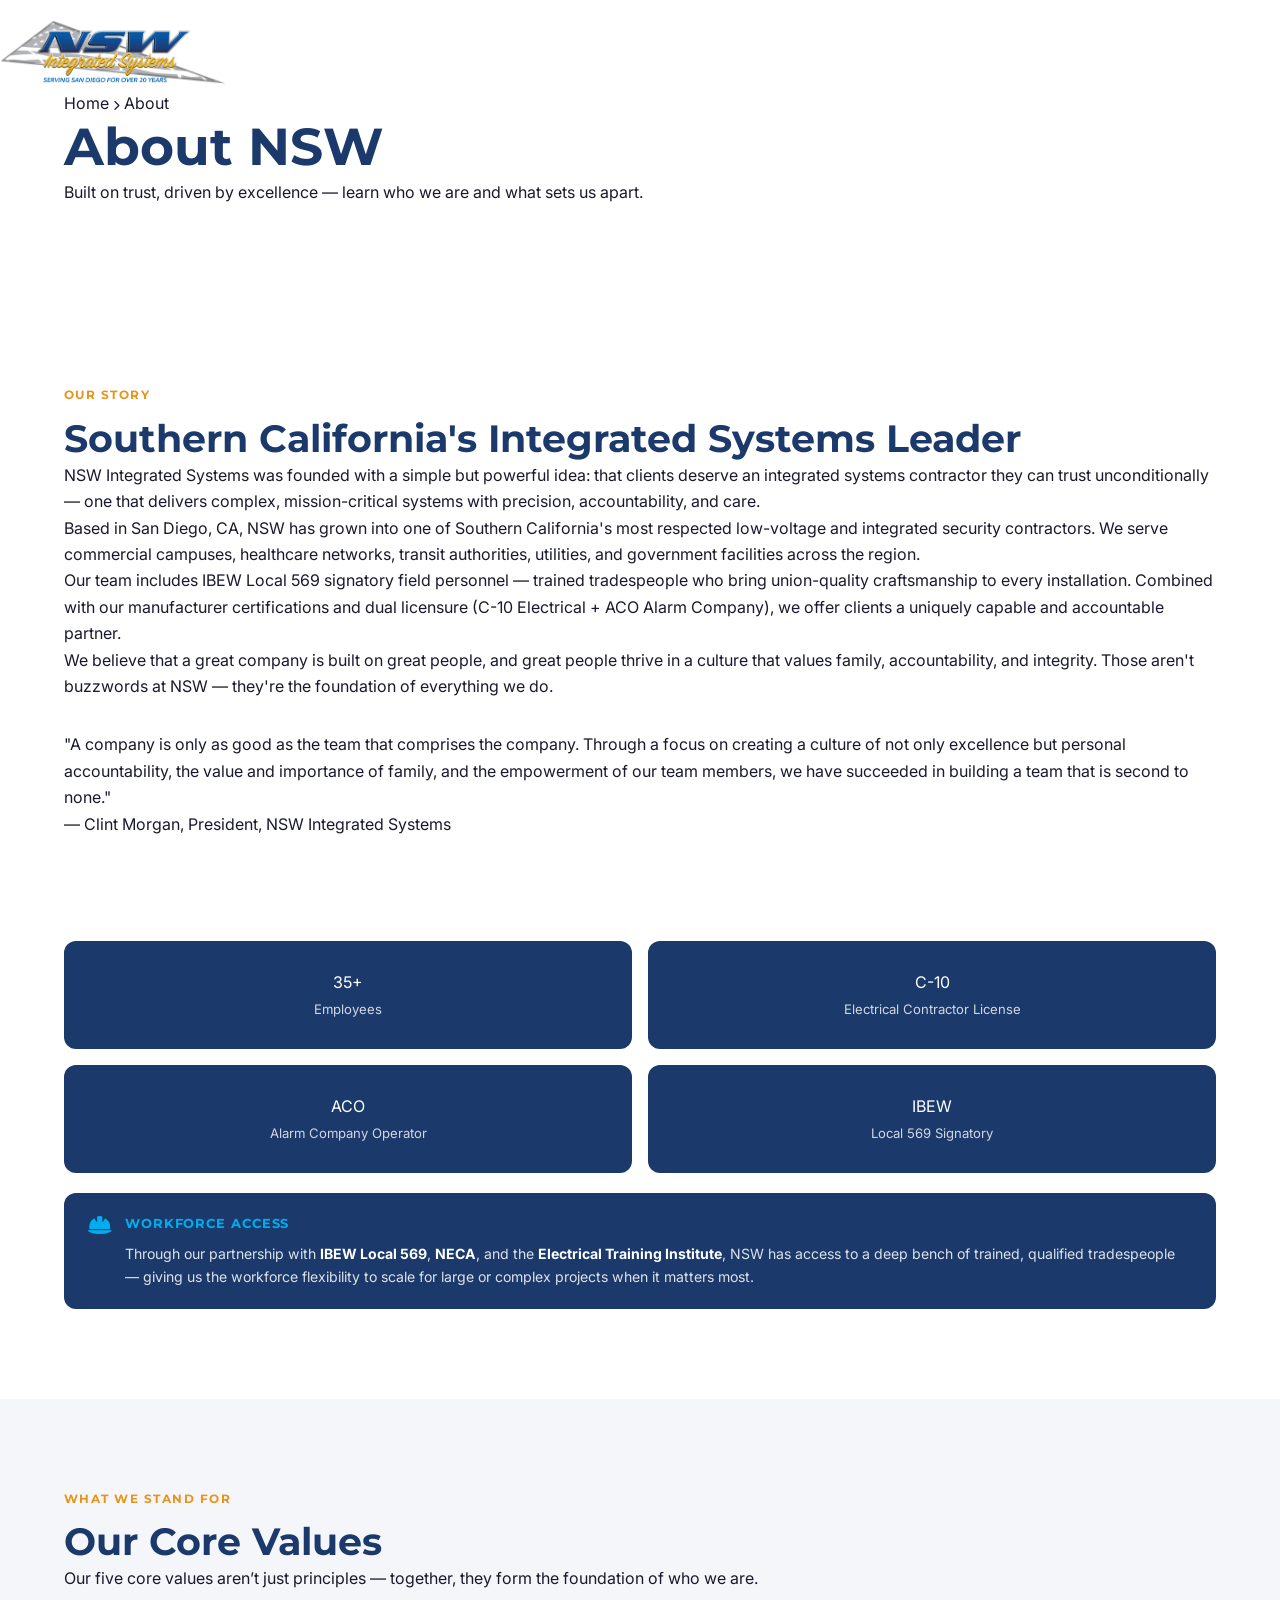
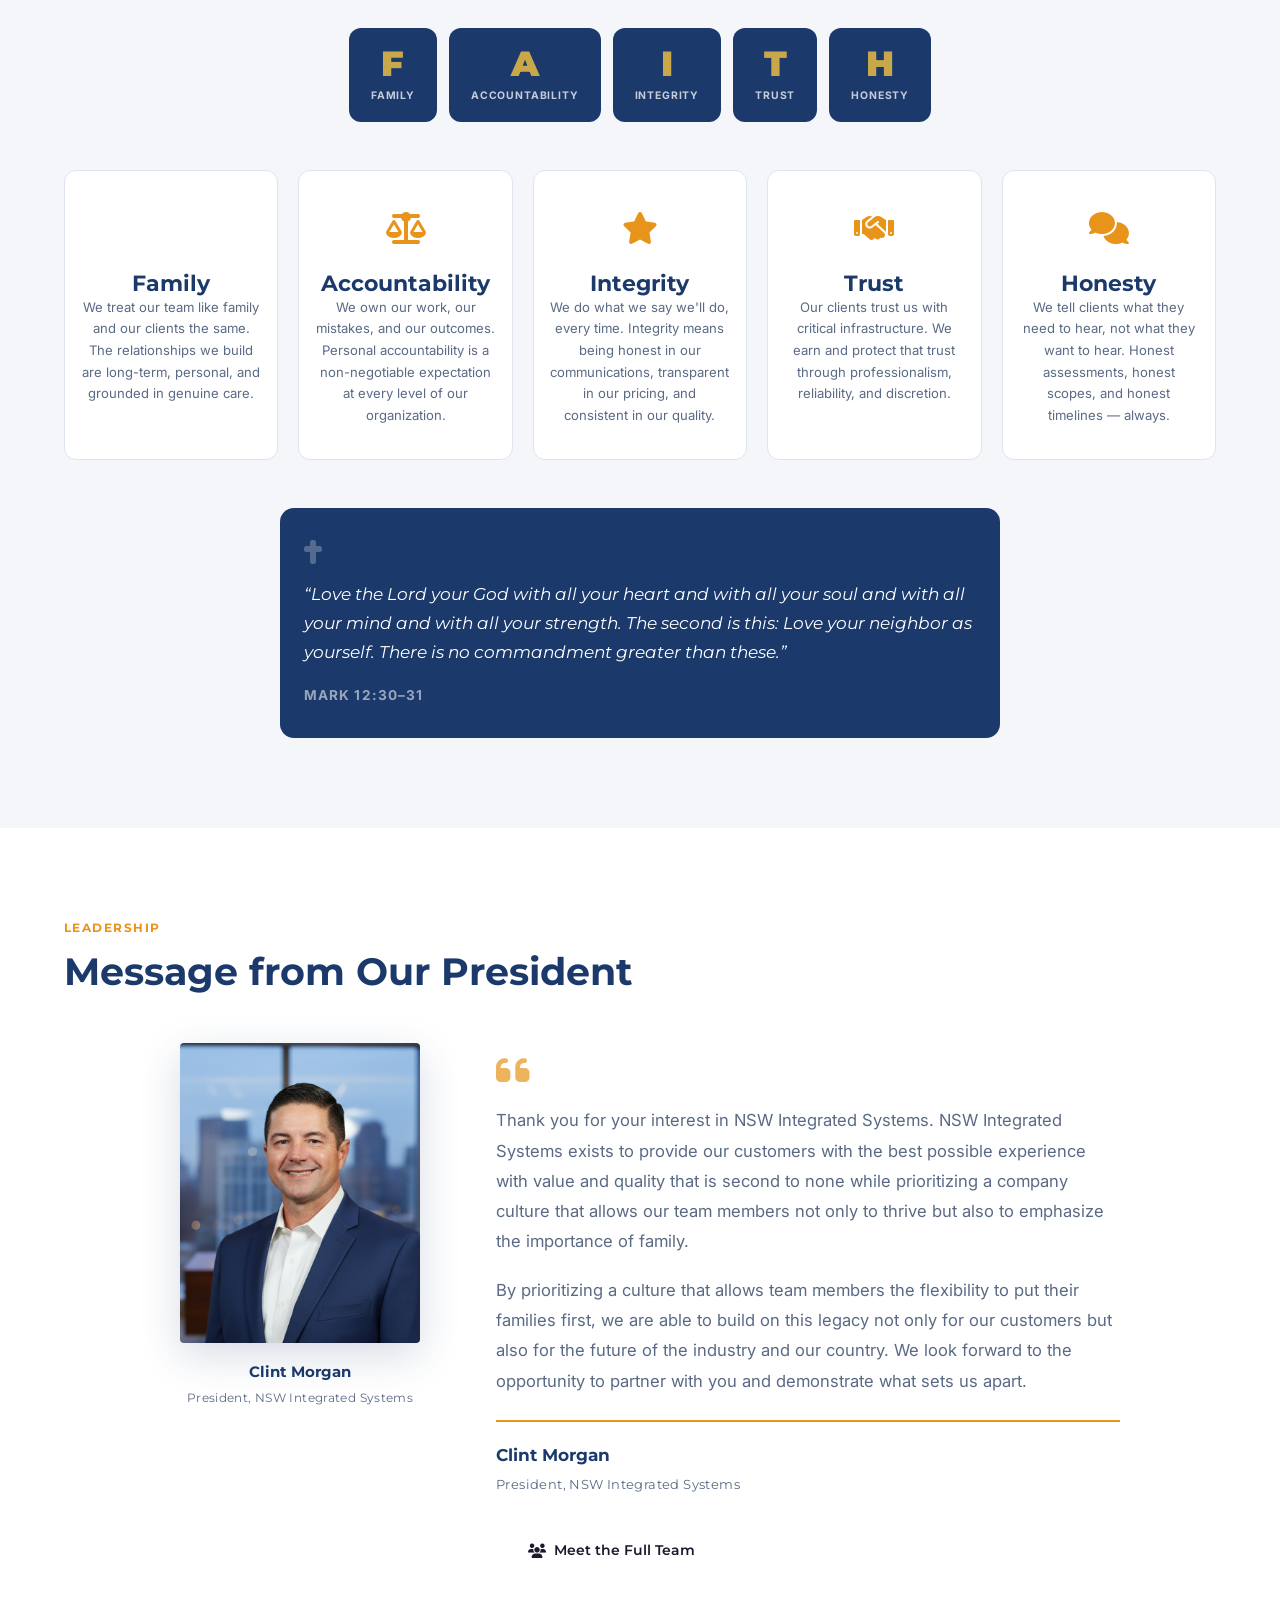
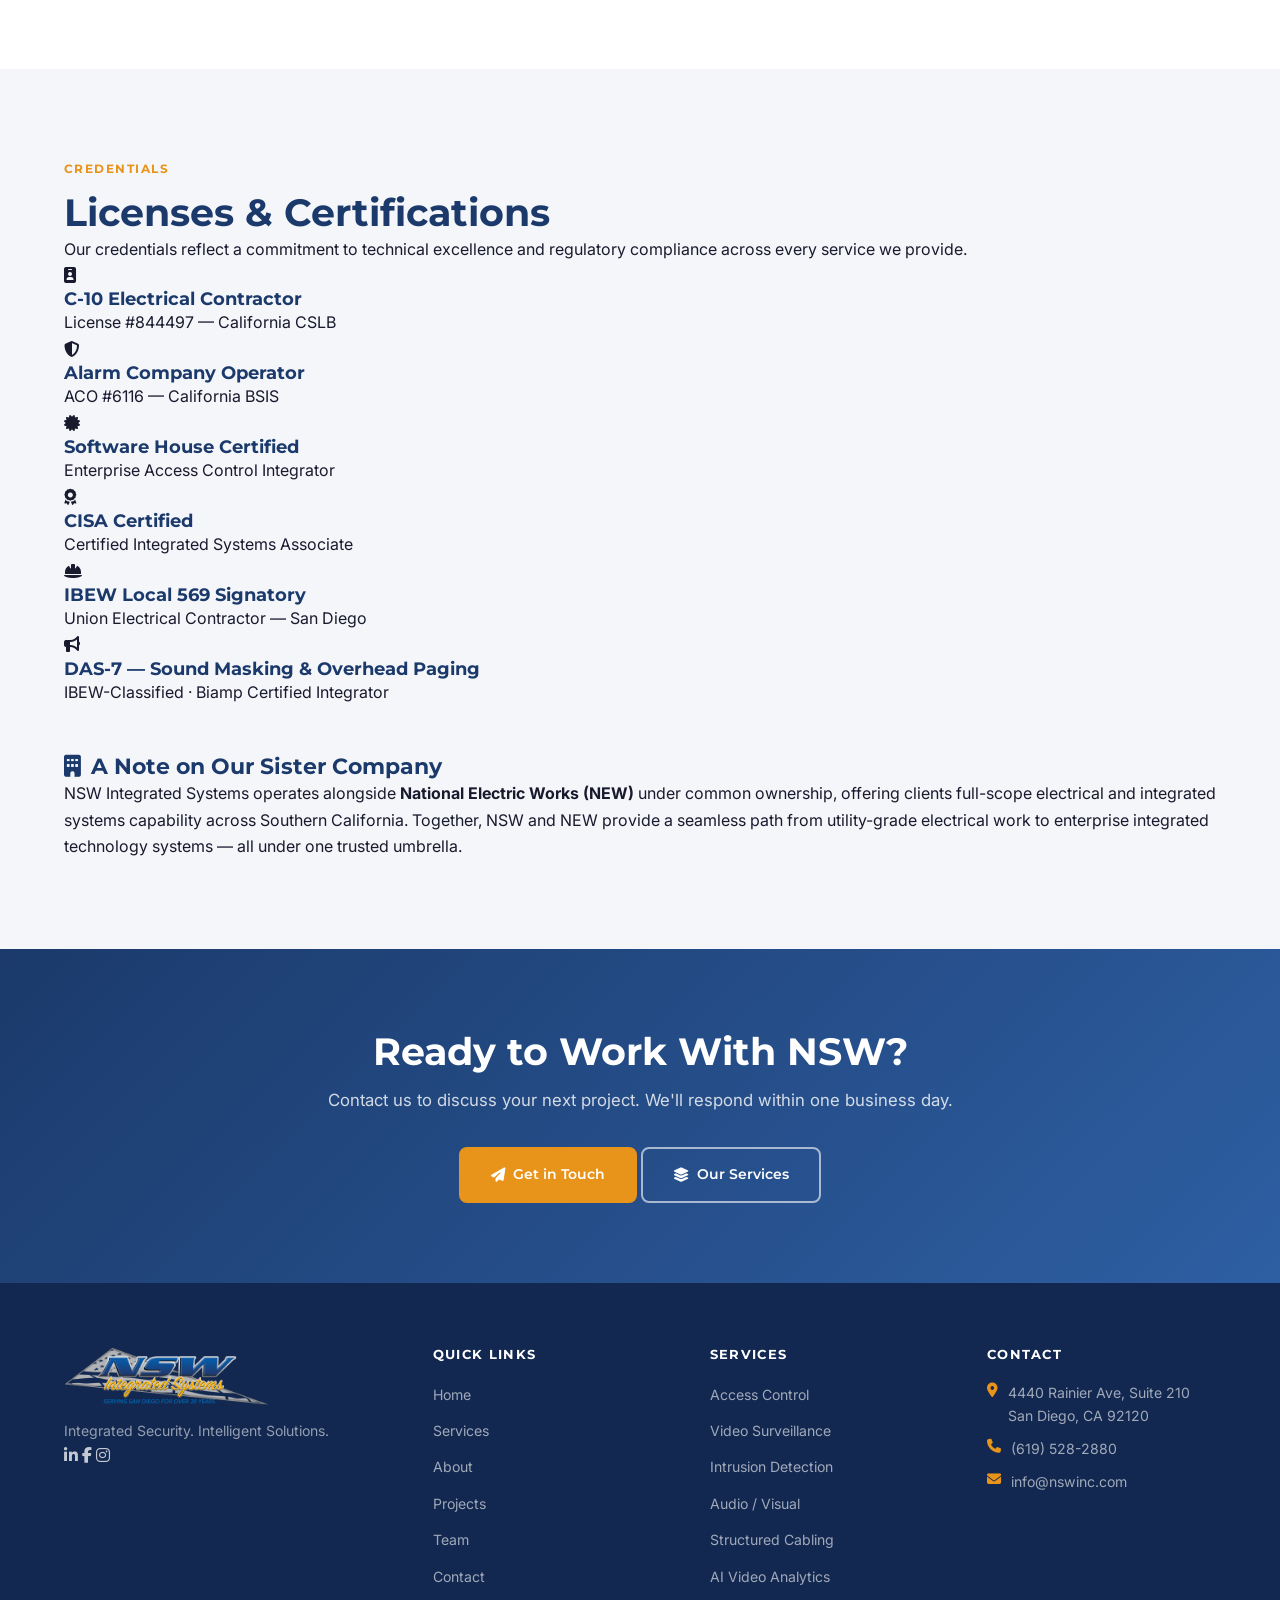
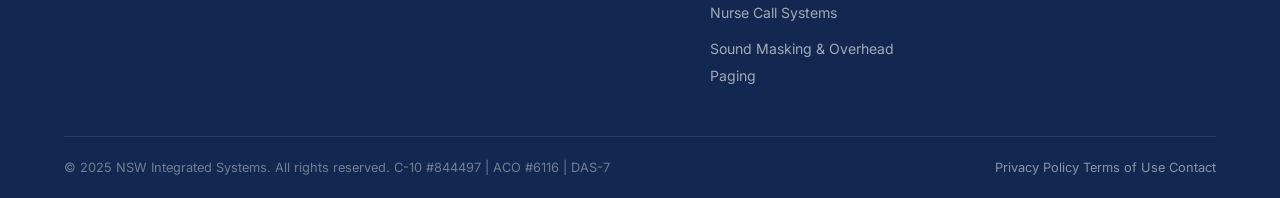
==== about.html @ ba74bc68 "Initial commit — NSW Integrated Systems website Full site build including: - index.html, services.ht" ====
<!DOCTYPE html>
<html lang="en">
<head>
  <meta charset="UTF-8" />
  <meta name="viewport" content="width=device-width, initial-scale=1.0" />
  <meta name="description" content="About NSW Integrated Systems — our story, core values, leadership, certifications, and commitment to excellence in San Diego, CA." />
  <title>About | NSW Integrated Systems</title>

  <link rel="preconnect" href="https://fonts.googleapis.com" />
  <link rel="preconnect" href="https://fonts.gstatic.com" crossorigin />
  <link href="https://fonts.googleapis.com/css2?family=Montserrat:wght@400;600;700;800;900&family=Inter:wght@400;500;600&display=swap" rel="stylesheet" />
  <link rel="stylesheet" href="https://cdnjs.cloudflare.com/ajax/libs/font-awesome/6.5.1/css/all.min.css" crossorigin="anonymous" />
  <link rel="stylesheet" href="css/style.css" />
</head>
<body>

  <!-- ═══ NAVIGATION ══════════════════════════════════════ -->
  <nav class="navbar page-nav" id="navbar">
    <div class="nav-inner">
      <a href="index.html">
        <img src="assets/nsw-logo.png" alt="NSW Integrated Systems" class="nav-logo" />
      </a>
      <div class="nav-links">
        <a href="index.html">Home</a>
        <a href="services.html">Services</a>
        <a href="about.html" class="active">About</a>
        <a href="projects.html">Projects</a>
        <a href="team.html">Team</a>
        <a href="careers.html">Careers</a>
        <a href="contact.html">Contact</a>
        <a href="contact.html" class="btn-nav">Get a Quote</a>
      </div>
      <button class="hamburger" id="hamburger" aria-label="Open menu">
        <span></span><span></span><span></span>
      </button>
    </div>
  </nav>

  <div class="mobile-menu" id="mobileMenu">
    <a href="index.html">Home</a>
    <a href="services.html">Services</a>
    <a href="about.html">About</a>
    <a href="projects.html">Projects</a>
    <a href="team.html">Team</a>
        <a href="careers.html">Careers</a>
    <a href="contact.html">Contact</a>
    <a href="contact.html" class="btn-nav">Get a Quote</a>
  </div>

  <!-- ═══ PAGE HERO ════════════════════════════════════════ -->
  <section class="page-hero">
    <div class="container">
      <div class="breadcrumb">
        <a href="index.html">Home</a>
        <span class="sep"><i class="fa-solid fa-chevron-right" style="font-size:0.65rem;"></i></span>
        <span>About</span>
      </div>
      <h1>About NSW</h1>
      <p>Built on trust, driven by excellence — learn who we are and what sets us apart.</p>
    </div>
  </section>

  <!-- ═══════════════════════════════════════════════════════
       COMPANY STORY
  ════════════════════════════════════════════════════════ -->
  <section class="section-pad">
    <div class="container">
      <div class="story-grid">

        <div class="fade-in">
          <span class="section-label">Our Story</span>
          <h2>Southern California's Integrated Systems Leader</h2>
          <div class="divider divider-left"></div>
          <p>
            NSW Integrated Systems was founded with a simple but powerful idea: that clients deserve
            an integrated systems contractor they can trust unconditionally — one that delivers
            complex, mission-critical systems with precision, accountability, and care.
          </p>
          <p>
            Based in San Diego, CA, NSW has grown into one of Southern California's most respected
            low-voltage and integrated security contractors. We serve commercial campuses, healthcare
            networks, transit authorities, utilities, and government facilities across the region.
          </p>
          <p>
            Our team includes IBEW Local 569 signatory field personnel — trained tradespeople who
            bring union-quality craftsmanship to every installation. Combined with our manufacturer
            certifications and dual licensure (C-10 Electrical + ACO Alarm Company), we offer clients
            a uniquely capable and accountable partner.
          </p>
          <p>
            We believe that a great company is built on great people, and great people thrive in a
            culture that values family, accountability, and integrity. Those aren't buzzwords at NSW
            — they're the foundation of everything we do.
          </p>

          <!-- Quote -->
          <div class="blockquote-card" style="margin-top:32px;">
            <blockquote>
              "A company is only as good as the team that comprises the company. Through a focus on
              creating a culture of not only excellence but personal accountability, the value and
              importance of family, and the empowerment of our team members, we have succeeded in
              building a team that is second to none."
            </blockquote>
            <div class="blockquote-cite">— Clint Morgan, President, NSW Integrated Systems</div>
          </div>
        </div>

        <div class="fade-in fade-in-delay-2">
          <div class="story-img-placeholder">
            <i class="fa-solid fa-building-shield" style="color:rgba(255,255,255,0.22);font-size:5rem;"></i>
          </div>

          <!-- Quick stats sidebar -->
          <div style="margin-top:24px; display:grid; grid-template-columns:1fr 1fr; gap:16px;">
            <div class="stat-box">
              <div class="stat-number">35+</div>
              <div class="stat-label">Employees</div>
            </div>
            <div class="stat-box">
              <div class="stat-number">C-10</div>
              <div class="stat-label">Electrical Contractor License</div>
            </div>
            <div class="stat-box">
              <div class="stat-number">ACO</div>
              <div class="stat-label">Alarm Company Operator</div>
            </div>
            <div class="stat-box">
              <div class="stat-number">IBEW</div>
              <div class="stat-label">Local 569 Signatory</div>
            </div>
          </div>

          <!-- IBEW / NECA / ETI Partnership Note -->
          <div style="margin-top:20px; background:var(--color-navy, #1B3A6B); border-radius:12px; padding:20px 24px;">
            <div style="display:flex; align-items:flex-start; gap:14px;">
              <i class="fa-solid fa-helmet-safety" style="color:#00AEEF; font-size:1.3rem; margin-top:2px; flex-shrink:0;"></i>
              <div>
                <p style="margin:0 0 8px; font-family:'Montserrat',sans-serif; font-size:0.8rem; font-weight:700; text-transform:uppercase; letter-spacing:0.07em; color:#00AEEF;">Workforce Access</p>
                <p style="margin:0; font-size:0.88rem; color:rgba(255,255,255,0.85); line-height:1.65;">
                  Through our partnership with <strong style="color:#fff;">IBEW Local 569</strong>, <strong style="color:#fff;">NECA</strong>, and the <strong style="color:#fff;">Electrical Training Institute</strong>, NSW has access to a deep bench of trained, qualified tradespeople — giving us the workforce flexibility to scale for large or complex projects when it matters most.
                </p>
              </div>
            </div>
          </div>
        </div>

      </div>
    </div>
  </section>

  <!-- ═══════════════════════════════════════════════════════
       CORE VALUES
  ════════════════════════════════════════════════════════ -->
  <section class="section-pad bg-light">
    <div class="container">

      <div class="text-center fade-in">
        <span class="section-label">What We Stand For</span>
        <h2>Our Core Values</h2>
        <div class="divider"></div>
        <p class="section-subtitle">
          Our five core values aren&rsquo;t just principles &mdash; together, they form the foundation of who we are.
        </p>
      </div>

      <!-- FAITH Acronym Display -->
      <div class="fade-in" style="display:flex; justify-content:center; gap:12px; margin:36px 0 48px; flex-wrap:wrap;">
        <div style="background:#1B3A6B; border-radius:12px; padding:18px 22px; text-align:center; min-width:80px; flex:0 0 auto;">
          <div style="font-family:'Montserrat',sans-serif; font-size:2.2rem; font-weight:900; color:#C9A84C; line-height:1;">F</div>
          <div style="font-size:0.65rem; color:rgba(255,255,255,0.75); font-weight:700; letter-spacing:0.08em; text-transform:uppercase; margin-top:6px;">Family</div>
        </div>
        <div style="background:#1B3A6B; border-radius:12px; padding:18px 22px; text-align:center; min-width:80px; flex:0 0 auto;">
          <div style="font-family:'Montserrat',sans-serif; font-size:2.2rem; font-weight:900; color:#C9A84C; line-height:1;">A</div>
          <div style="font-size:0.65rem; color:rgba(255,255,255,0.75); font-weight:700; letter-spacing:0.08em; text-transform:uppercase; margin-top:6px;">Accountability</div>
        </div>
        <div style="background:#1B3A6B; border-radius:12px; padding:18px 22px; text-align:center; min-width:80px; flex:0 0 auto;">
          <div style="font-family:'Montserrat',sans-serif; font-size:2.2rem; font-weight:900; color:#C9A84C; line-height:1;">I</div>
          <div style="font-size:0.65rem; color:rgba(255,255,255,0.75); font-weight:700; letter-spacing:0.08em; text-transform:uppercase; margin-top:6px;">Integrity</div>
        </div>
        <div style="background:#1B3A6B; border-radius:12px; padding:18px 22px; text-align:center; min-width:80px; flex:0 0 auto;">
          <div style="font-family:'Montserrat',sans-serif; font-size:2.2rem; font-weight:900; color:#C9A84C; line-height:1;">T</div>
          <div style="font-size:0.65rem; color:rgba(255,255,255,0.75); font-weight:700; letter-spacing:0.08em; text-transform:uppercase; margin-top:6px;">Trust</div>
        </div>
        <div style="background:#1B3A6B; border-radius:12px; padding:18px 22px; text-align:center; min-width:80px; flex:0 0 auto;">
          <div style="font-family:'Montserrat',sans-serif; font-size:2.2rem; font-weight:900; color:#C9A84C; line-height:1;">H</div>
          <div style="font-size:0.65rem; color:rgba(255,255,255,0.75); font-weight:700; letter-spacing:0.08em; text-transform:uppercase; margin-top:6px;">Honesty</div>
        </div>
      </div>

      <div class="values-grid">

        <div class="value-card fade-in fade-in-delay-1">
          <div class="value-icon"><i class="fa-solid fa-house-heart"></i></div>
          <h3>Family</h3>
          <p>
            We treat our team like family and our clients the same. The relationships we build are
            long-term, personal, and grounded in genuine care.
          </p>
        </div>

        <div class="value-card fade-in fade-in-delay-2">
          <div class="value-icon"><i class="fa-solid fa-scale-balanced"></i></div>
          <h3>Accountability</h3>
          <p>
            We own our work, our mistakes, and our outcomes. Personal accountability is a non-negotiable
            expectation at every level of our organization.
          </p>
        </div>

        <div class="value-card fade-in fade-in-delay-3">
          <div class="value-icon"><i class="fa-solid fa-star"></i></div>
          <h3>Integrity</h3>
          <p>
            We do what we say we'll do, every time. Integrity means being honest in our communications,
            transparent in our pricing, and consistent in our quality.
          </p>
        </div>

        <div class="value-card fade-in fade-in-delay-2">
          <div class="value-icon"><i class="fa-solid fa-handshake"></i></div>
          <h3>Trust</h3>
          <p>
            Our clients trust us with critical infrastructure. We earn and protect that trust through
            professionalism, reliability, and discretion.
          </p>
        </div>

        <div class="value-card fade-in fade-in-delay-3">
          <div class="value-icon"><i class="fa-solid fa-comments"></i></div>
          <h3>Honesty</h3>
          <p>
            We tell clients what they need to hear, not what they want to hear. Honest assessments,
            honest scopes, and honest timelines — always.
          </p>
        </div>

      </div>

      <!-- Bible Verse -->
      <div class="text-center fade-in" style="margin-top:48px; padding:32px 24px; background:var(--color-navy, #1B3A6B); border-radius:14px; max-width:720px; margin-left:auto; margin-right:auto;">
        <i class="fa-solid fa-cross" style="color:rgba(255,255,255,0.25); font-size:1.5rem; margin-bottom:16px; display:block;"></i>
        <blockquote style="margin:0; font-family:'Montserrat',sans-serif; font-size:1.05rem; font-style:italic; color:#fff; line-height:1.75; font-weight:400;">
          &ldquo;Love the Lord your God with all your heart and with all your soul and with all your mind and with all your strength. The second is this: Love your neighbor as yourself. There is no commandment greater than these.&rdquo;
        </blockquote>
        <p style="margin:16px 0 0; font-size:0.85rem; font-weight:700; letter-spacing:0.08em; text-transform:uppercase; color:rgba(255,255,255,0.55);">Mark 12:30&ndash;31</p>
      </div>

    </div>
  </section>

  <!-- ═══════════════════════════════════════════════════════
       MESSAGE FROM THE PRESIDENT
  ════════════════════════════════════════════════════════ -->
  <section class="section-pad">
    <div class="container">
      <div class="text-center fade-in">
        <span class="section-label">Leadership</span>
        <h2>Message from Our President</h2>
        <div class="divider"></div>
      </div>

      <div class="president-grid fade-in fade-in-delay-1">

        <div class="president-photo-wrap">
          <img src="assets/images/clint-morgan.jpg" alt="Clint Morgan, President — NSW Integrated Systems" class="president-photo" />
          <div class="president-caption">
            <strong>Clint Morgan</strong>
            <span>President, NSW Integrated Systems</span>
          </div>
        </div>

        <div class="president-message">
          <div class="president-open-quote"><i class="fa-solid fa-quote-left"></i></div>
          <p>
            Thank you for your interest in NSW Integrated Systems. NSW Integrated Systems exists
            to provide our customers with the best possible experience with value and quality that
            is second to none while prioritizing a company culture that allows our team members
            not only to thrive but also to emphasize the importance of family.
          </p>
          <p>
            By prioritizing a culture that allows team members the flexibility to put their families
            first, we are able to build on this legacy not only for our customers but also for the
            future of the industry and our country. We look forward to the opportunity to partner
            with you and demonstrate what sets us apart.
          </p>
          <div class="president-sig">
            <span class="president-sig-name">Clint Morgan</span>
            <span class="president-sig-title">President, NSW Integrated Systems</span>
          </div>
          <div style="margin-top:28px;">
            <a href="team.html" class="btn btn-secondary">
              <i class="fa-solid fa-users"></i> Meet the Full Team
            </a>
          </div>
        </div>

      </div>
    </div>
  </section>

  <!-- ═══════════════════════════════════════════════════════
       CERTIFICATIONS
  ════════════════════════════════════════════════════════ -->
  <section class="section-pad bg-light">
    <div class="container">
      <div class="text-center fade-in">
        <span class="section-label">Credentials</span>
        <h2>Licenses &amp; Certifications</h2>
        <div class="divider"></div>
        <p class="section-subtitle">
          Our credentials reflect a commitment to technical excellence and regulatory compliance across
          every service we provide.
        </p>
      </div>

      <div class="certs-grid">

        <div class="cert-card fade-in fade-in-delay-1">
          <div class="cert-icon"><i class="fa-solid fa-id-badge"></i></div>
          <div class="cert-info">
            <h4>C-10 Electrical Contractor</h4>
            <span>License #844497 — California CSLB</span>
          </div>
        </div>

        <div class="cert-card fade-in fade-in-delay-2">
          <div class="cert-icon"><i class="fa-solid fa-shield-halved"></i></div>
          <div class="cert-info">
            <h4>Alarm Company Operator</h4>
            <span>ACO #6116 — California BSIS</span>
          </div>
        </div>

        <div class="cert-card fade-in fade-in-delay-3">
          <div class="cert-icon"><i class="fa-solid fa-certificate"></i></div>
          <div class="cert-info">
            <h4>Software House Certified</h4>
            <span>Enterprise Access Control Integrator</span>
          </div>
        </div>

        <div class="cert-card fade-in fade-in-delay-1">
          <div class="cert-icon"><i class="fa-solid fa-award"></i></div>
          <div class="cert-info">
            <h4>CISA Certified</h4>
            <span>Certified Integrated Systems Associate</span>
          </div>
        </div>

        <div class="cert-card fade-in fade-in-delay-2">
          <div class="cert-icon"><i class="fa-solid fa-helmet-safety"></i></div>
          <div class="cert-info">
            <h4>IBEW Local 569 Signatory</h4>
            <span>Union Electrical Contractor — San Diego</span>
          </div>
        </div>

        <div class="cert-card fade-in fade-in-delay-3">
          <div class="cert-icon"><i class="fa-solid fa-bullhorn"></i></div>
          <div class="cert-info">
            <h4>DAS-7 &mdash; Sound Masking &amp; Overhead Paging</h4>
            <span>IBEW-Classified &middot; Biamp Certified Integrator</span>
          </div>
        </div>

      </div>

      <!-- Sister Company Note -->
      <div class="sister-banner fade-in" style="margin-top:48px;">
        <h3><i class="fa-solid fa-building" style="color:var(--color-accent);margin-right:10px;"></i>A Note on Our Sister Company</h3>
        <p>
          NSW Integrated Systems operates alongside <strong>National Electric Works (NEW)</strong> under
          common ownership, offering clients full-scope electrical and integrated systems capability across
          Southern California. Together, NSW and NEW provide a seamless path from utility-grade electrical
          work to enterprise integrated technology systems — all under one trusted umbrella.
        </p>
      </div>

    </div>
  </section>

  <!-- ═══ CTA BANNER ═══════════════════════════════════════ -->
  <section class="cta-banner">
    <div class="container">
      <h2 class="fade-in">Ready to Work With NSW?</h2>
      <p class="fade-in fade-in-delay-1">
        Contact us to discuss your next project. We'll respond within one business day.
      </p>
      <div class="cta-buttons fade-in fade-in-delay-2">
        <a href="contact.html" class="btn btn-primary">
          <i class="fa-solid fa-paper-plane"></i> Get in Touch
        </a>
        <a href="services.html" class="btn btn-outline">
          <i class="fa-solid fa-layer-group"></i> Our Services
        </a>
      </div>
    </div>
  </section>

  <!-- ═══ FOOTER ════════════════════════════════════════════ -->
  <footer class="footer">
    <div class="container">
      <div class="footer-grid">
        <div>
          <img src="assets/nsw-logo.png" alt="NSW Integrated Systems" class="footer-logo" />
          <p class="footer-tagline">Integrated Security. Intelligent Solutions.</p>
          <div class="footer-social">
            <a href="https://www.linkedin.com/company/nsw-integrated-systems/" target="_blank" rel="noopener noreferrer" class="social-link" aria-label="LinkedIn"><i class="fa-brands fa-linkedin-in"></i></a>
            <a href="#" class="social-link" aria-label="Facebook"><i class="fa-brands fa-facebook-f"></i></a>
            <a href="#" class="social-link" aria-label="Instagram"><i class="fa-brands fa-instagram"></i></a>
          </div>
        </div>
        <div class="footer-col">
          <h4>Quick Links</h4>
          <ul>
            <li><a href="index.html">Home</a></li>
            <li><a href="services.html">Services</a></li>
            <li><a href="about.html">About</a></li>
            <li><a href="projects.html">Projects</a></li>
            <li><a href="team.html">Team</a></li>
            <li><a href="contact.html">Contact</a></li>
          </ul>
        </div>
        <div class="footer-col">
          <h4>Services</h4>
          <ul>
            <li><a href="services.html">Access Control</a></li>
            <li><a href="services.html">Video Surveillance</a></li>
            <li><a href="services.html">Intrusion Detection</a></li>
            <li><a href="services.html">Audio / Visual</a></li>
            <li><a href="services.html">Structured Cabling</a></li>
            <li><a href="services.html">AI Video Analytics</a></li>
            <li><a href="services.html">Nurse Call Systems</a></li>
            <li><a href="services.html#sound-masking">Sound Masking &amp; Overhead Paging</a></li>
          </ul>
        </div>
        <div class="footer-col">
          <h4>Contact</h4>
          <div class="footer-contact-item">
            <i class="fa-solid fa-location-dot"></i>
            <span>4440 Rainier Ave, Suite 210<br />San Diego, CA 92120</span>
          </div>
          <div class="footer-contact-item">
            <i class="fa-solid fa-phone"></i>
            <span><a href="tel:6195282880" style="color:inherit;">(619) 528-2880</a></span>
          </div>
          <div class="footer-contact-item">
            <i class="fa-solid fa-envelope"></i>
            <span><a href="mailto:info@nswinc.com" style="color:inherit;">info@nswinc.com</a></span>
          </div>
        </div>
      </div>
      <div class="footer-bottom">
        <span class="footer-bottom-text">&copy; 2025 NSW Integrated Systems. All rights reserved. C-10 #844497 | ACO #6116 | DAS-7</span>
        <div class="footer-bottom-links">
          <a href="#">Privacy Policy</a>
          <a href="#">Terms of Use</a>
          <a href="contact.html">Contact</a>
        </div>
      </div>
    </div>
  </footer>

  <script src="js/main.js"></script>
</body>
</html>
---- css/style.css ----
/* ============================================================
   NSW Integrated Systems — Main Stylesheet
   Brand: #1B3A6B (primary) | #E8941A (accent)
   ============================================================ */

@import url('https://fonts.googleapis.com/css2?family=Montserrat:wght@400;500;600;700;800&family=Inter:wght@300;400;500;600&display=swap');

/* ── Reset & Base ─────────────────────────────────────────── */
*, *::before, *::after { box-sizing: border-box; margin: 0; padding: 0; }

:root {
  --primary:     #1B3A6B;
  --primary-dk:  #122850;
  --secondary:   #2E5FA3;
  --accent:      #E8941A;
  --accent-dk:   #C97C10;
  --light:       #F4F6FA;
  --border:      #DDE3EF;
  --text:        #1A1A2E;
  --text-muted:  #5A6A85;
  --white:       #FFFFFF;
  --radius:      8px;
  --shadow:      0 4px 20px rgba(27,58,107,.10);
  --shadow-lg:   0 8px 40px rgba(27,58,107,.16);
  --transition:  .28s ease;
  --font-head:   'Montserrat', sans-serif;
  --font-body:   'Inter', sans-serif;
}

html { scroll-behavior: smooth; font-size: 16px; }

body {
  font-family: var(--font-body);
  color: var(--text);
  background: var(--white);
  line-height: 1.65;
  overflow-x: hidden;
}

img { max-width: 100%; display: block; }
a  { color: inherit; text-decoration: none; }
ul { list-style: none; }

.container {
  max-width: 1200px;
  margin: 0 auto;
  padding: 0 24px;
}

/* ── Typography ───────────────────────────────────────────── */
h1, h2, h3, h4, h5 {
  font-family: var(--font-head);
  font-weight: 700;
  line-height: 1.2;
  color: var(--primary);
}
h1 { font-size: clamp(2rem, 4.5vw, 3.25rem); }
h2 { font-size: clamp(1.6rem, 3vw, 2.4rem); }
h3 { font-size: clamp(1.1rem, 2vw, 1.4rem); }
h4 { font-size: 1.1rem; }

.section-label {
  font-family: var(--font-head);
  font-size: .78rem;
  font-weight: 700;
  letter-spacing: .12em;
  text-transform: uppercase;
  color: var(--accent);
  display: block;
  margin-bottom: 10px;
}

.text-white h1, .text-white h2, .text-white h3,
.text-white p, .text-white .section-label { color: var(--white); }

/* ── Buttons ──────────────────────────────────────────────── */
.btn {
  display: inline-flex;
  align-items: center;
  gap: 8px;
  padding: 14px 30px;
  border-radius: var(--radius);
  font-family: var(--font-head);
  font-size: .9rem;
  font-weight: 600;
  cursor: pointer;
  border: 2px solid transparent;
  transition: var(--transition);
  white-space: nowrap;
}
.btn-primary {
  background: var(--accent);
  color: var(--white);
  border-color: var(--accent);
}
.btn-primary:hover { background: var(--accent-dk); border-color: var(--accent-dk); transform: translateY(-2px); box-shadow: 0 6px 20px rgba(232,148,26,.35); }
.btn-outline {
  background: transparent;
  color: var(--white);
  border-color: rgba(255,255,255,.6);
}
.btn-outline:hover { background: rgba(255,255,255,.12); border-color: var(--white); }
.btn-outline-dark {
  background: transparent;
  color: var(--primary);
  border-color: var(--primary);
}
.btn-outline-dark:hover { background: var(--primary); color: var(--white); }
.btn-lg { padding: 16px 38px; font-size: 1rem; }

/* ── Navigation ───────────────────────────────────────────── */
.navbar {
  position: fixed;
  top: 0; left: 0; right: 0;
  z-index: 1000;
  padding: 20px 0;
  transition: background var(--transition), padding var(--transition), box-shadow var(--transition);
}
.navbar.scrolled {
  background: var(--primary);
  padding: 12px 0;
  box-shadow: 0 2px 20px rgba(0,0,0,.18);
}
.nav-inner {
  display: flex;
  align-items: center;
  justify-content: space-between;
}
.nav-logo { height: 64px; width: auto; }
.nav-links {
  display: flex;
  align-items: center;
  gap: 8px;
}
.nav-links a {
  font-family: var(--font-head);
  font-size: .85rem;
  font-weight: 600;
  color: rgba(255,255,255,.88);
  padding: 8px 14px;
  border-radius: 6px;
  transition: var(--transition);
}
.nav-links a:hover,
.nav-links a.active { color: var(--white); background: rgba(255,255,255,.12); }
.nav-links .btn-primary { color: var(--white); padding: 10px 22px; }
.nav-links .btn-primary:hover { transform: translateY(-1px); }

.hamburger {
  display: none;
  flex-direction: column;
  gap: 5px;
  cursor: pointer;
  padding: 6px;
}
.hamburger span {
  display: block;
  width: 24px; height: 2px;
  background: var(--white);
  border-radius: 2px;
  transition: var(--transition);
}
.hamburger.open span:nth-child(1) { transform: translateY(7px) rotate(45deg); }
.hamburger.open span:nth-child(2) { opacity: 0; }
.hamburger.open span:nth-child(3) { transform: translateY(-7px) rotate(-45deg); }

.mobile-menu {
  display: none;
  position: fixed;
  inset: 0;
  background: var(--primary-dk);
  z-index: 999;
  flex-direction: column;
  align-items: center;
  justify-content: center;
  gap: 20px;
  opacity: 0;
  pointer-events: none;
  transition: opacity var(--transition);
}
.mobile-menu.open { opacity: 1; pointer-events: all; }
.mobile-menu a {
  font-family: var(--font-head);
  font-size: 1.5rem;
  font-weight: 700;
  color: var(--white);
  transition: color var(--transition);
}
.mobile-menu a:hover { color: var(--accent); }
.mobile-menu .btn { font-size: 1rem; margin-top: 10px; }

/* ── Hero ─────────────────────────────────────────────────── */
.hero {
  min-height: 100vh;
  display: flex;
  align-items: center;
  position: relative;
  overflow: hidden;
  background: linear-gradient(135deg, var(--primary-dk) 0%, var(--primary) 50%, var(--secondary) 100%);
}
.hero-pattern {
  position: absolute;
  inset: 0;
  background-image:
    linear-gradient(rgba(255,255,255,.03) 1px, transparent 1px),
    linear-gradient(90deg, rgba(255,255,255,.03) 1px, transparent 1px);
  background-size: 60px 60px;
}
.hero-inner {
  position: relative;
  z-index: 2;
  display: flex;
  align-items: center;
  gap: 60px;
  width: 100%;
}
.hero-text {
  flex: 1 1 480px;
}
.hero-photo {
  flex: 1 1 420px;
  max-width: 520px;
  border-radius: 16px;
  overflow: hidden;
  box-shadow: 0 24px 64px rgba(0,0,0,0.45);
}
.hero-photo img {
  width: 100%;
  height: 420px;
  object-fit: cover;
  object-position: center center;
  display: block;
}
.hero h1 { color: var(--white); margin-bottom: 20px; }
.hero-badge { color: var(--accent); }
.hero p {
  font-size: 1.15rem;
  color: rgba(255,255,255,.82);
  margin-bottom: 36px;
  max-width: 540px;
}
.hero-ctas { display: flex; gap: 14px; flex-wrap: wrap; }
.hero-scroll {
  position: absolute;
  bottom: 32px;
  left: 50%;
  transform: translateX(-50%);
  z-index: 3;
  display: flex;
  flex-direction: column;
  align-items: center;
  gap: 6px;
  color: rgba(255,255,255,0.6);
  font-size: 0.78rem;
  letter-spacing: 0.08em;
  text-transform: uppercase;
  animation: scrollBounce 2s ease-in-out infinite;
}
.hero-scroll i { font-size: 1rem; }
@keyframes scrollBounce {
  0%, 100% { transform: translateX(-50%) translateY(0); }
  50%       { transform: translateX(-50%) translateY(6px); }
}
.hero-btns { display: flex; gap: 14px; flex-wrap: wrap; }

/* Short hero for inner pages */
.hero-sm {
  padding: 140px 0 70px;
  background: linear-gradient(135deg, var(--primary-dk) 0%, var(--primary) 100%);
  position: relative;
  overflow: hidden;
}
.hero-sm .hero-pattern { background-size: 50px 50px; }
.hero-sm h1, .hero-sm p { color: var(--white); position: relative; z-index: 2; }
.hero-sm p { color: rgba(255,255,255,.75); font-size: 1.1rem; margin-top: 12px; }

/* ── Sections ─────────────────────────────────────────────── */
section { padding: 90px 0; }
.section-header { text-align: center; margin-bottom: 56px; }
.section-header p {
  max-width: 580px;
  margin: 14px auto 0;
  color: var(--text-muted);
  font-size: 1.05rem;
}
.bg-light { background: var(--light); }
.bg-primary { background: var(--primary); }
.bg-primary-dk { background: var(--primary-dk); }

/* ── Service Cards ────────────────────────────────────────── */
.services-grid {
  display: grid;
  grid-template-columns: repeat(4, 1fr);
  gap: 24px;
}
.service-card {
  background: var(--white);
  border-radius: 12px;
  padding: 32px 24px;
  border: 1px solid var(--border);
  transition: var(--transition);
  display: flex;
  flex-direction: column;
  gap: 14px;
}
.service-card:hover {
  transform: translateY(-6px);
  box-shadow: var(--shadow-lg);
  border-color: var(--secondary);
}
.service-icon {
  width: 54px; height: 54px;
  border-radius: 12px;
  background: linear-gradient(135deg, var(--primary), var(--secondary));
  display: flex;
  align-items: center;
  justify-content: center;
  color: var(--white);
  font-size: 1.3rem;
}
.service-card h3 { font-size: 1rem; color: var(--primary); }
.service-card p { font-size: .88rem; color: var(--text-muted); line-height: 1.6; }

/* ── About Snippet ────────────────────────────────────────── */
.about-grid {
  display: grid;
  grid-template-columns: 1fr 1fr;
  gap: 64px;
  align-items: center;
}
.about-text p { color: var(--text-muted); margin: 16px 0; line-height: 1.75; }
.blockquote {
  border-left: 4px solid var(--accent);
  padding: 18px 24px;
  background: var(--light);
  border-radius: 0 var(--radius) var(--radius) 0;
  margin-top: 28px;
}
.blockquote p { font-style: italic; color: var(--text); margin: 0 0 8px; font-size: .95rem; }
.blockquote cite { font-size: .82rem; font-weight: 600; color: var(--primary); }

.stats-grid {
  display: grid;
  grid-template-columns: 1fr 1fr;
  gap: 20px;
}
.stat-box {
  background: var(--primary);
  color: var(--white);
  border-radius: 12px;
  padding: 28px 20px;
  text-align: center;
}
.stat-box .stat-num {
  font-family: var(--font-head);
  font-size: 2rem;
  font-weight: 800;
  color: var(--accent);
  display: block;
}
.stat-box .stat-label {
  font-size: .82rem;
  color: rgba(255,255,255,.8);
  margin-top: 4px;
}

/* ── Why NSW ──────────────────────────────────────────────── */
.why-grid {
  display: grid;
  grid-template-columns: repeat(3, 1fr);
  gap: 32px;
}
.why-card {
  text-align: center;
  padding: 40px 28px;
  border-radius: 12px;
  background: var(--white);
  border: 1px solid var(--border);
  transition: var(--transition);
}
.why-card:hover { box-shadow: var(--shadow); transform: translateY(-4px); }
.why-icon {
  width: 70px; height: 70px;
  border-radius: 50%;
  background: linear-gradient(135deg, var(--primary), var(--secondary));
  display: flex;
  align-items: center;
  justify-content: center;
  color: var(--white);
  font-size: 1.6rem;
  margin: 0 auto 20px;
}
.why-card h3 { margin-bottom: 10px; }
.why-card p { color: var(--text-muted); font-size: .92rem; }

/* ── Certifications Bar ───────────────────────────────────── */
.cert-bar {
  padding: 32px 0;
  background: var(--primary-dk);
}
.cert-list {
  display: flex;
  flex-wrap: wrap;
  align-items: center;
  justify-content: center;
  gap: 12px 32px;
}
.cert-item {
  font-family: var(--font-head);
  font-size: .8rem;
  font-weight: 600;
  color: rgba(255,255,255,.75);
  letter-spacing: .04em;
  display: flex;
  align-items: center;
  gap: 8px;
}
.cert-item i { color: var(--accent); font-size: .85rem; }
.cert-divider { color: rgba(255,255,255,.2); }

/* ── CTA Banner ───────────────────────────────────────────── */
.cta-banner {
  padding: 80px 0;
  background: linear-gradient(135deg, var(--primary) 0%, var(--secondary) 100%);
  text-align: center;
}
.cta-banner h2 { color: var(--white); margin-bottom: 12px; }
.cta-banner p { color: rgba(255,255,255,.8); font-size: 1.05rem; margin-bottom: 32px; }

/* ── Services Page ────────────────────────────────────────── */
.service-detail {
  display: grid;
  grid-template-columns: 1fr 1fr;
  gap: 64px;
  align-items: center;
  padding: 72px 0;
  border-bottom: 1px solid var(--border);
}
.service-detail:last-child { border-bottom: none; }
.service-detail.reverse { direction: rtl; }
.service-detail.reverse > * { direction: ltr; }
.service-detail-icon {
  width: 90px; height: 90px;
  border-radius: 20px;
  background: linear-gradient(135deg, var(--primary), var(--secondary));
  display: flex;
  align-items: center;
  justify-content: center;
  color: var(--white);
  font-size: 2.2rem;
  margin-bottom: 24px;
}
.service-detail h2 { margin-bottom: 14px; }
.service-detail p { color: var(--text-muted); margin-bottom: 20px; line-height: 1.75; }
.feature-list { display: flex; flex-direction: column; gap: 10px; }
.feature-list li {
  display: flex;
  align-items: flex-start;
  gap: 10px;
  font-size: .92rem;
  color: var(--text-muted);
}
.feature-list li i { color: var(--accent); margin-top: 3px; flex-shrink: 0; }
.service-visual {
  background: linear-gradient(135deg, var(--primary) 0%, var(--secondary) 100%);
  border-radius: 16px;
  aspect-ratio: 4/3;
  display: flex;
  align-items: center;
  justify-content: center;
  color: rgba(255,255,255,.15);
  font-size: 5rem;
}

/* ── Values Grid ──────────────────────────────────────────── */
.values-grid {
  display: grid;
  grid-template-columns: repeat(5, 1fr);
  gap: 20px;
}
.value-card {
  text-align: center;
  padding: 32px 16px;
  border-radius: 12px;
  background: var(--white);
  border: 1px solid var(--border);
  transition: var(--transition);
}
.value-card:hover { box-shadow: var(--shadow); transform: translateY(-4px); border-color: var(--accent); }
.value-icon {
  font-size: 2rem;
  color: var(--accent);
  margin-bottom: 14px;
}
.value-card h4 { color: var(--primary); margin-bottom: 8px; }
.value-card p { font-size: .82rem; color: var(--text-muted); }

/* ── Projects Grid ────────────────────────────────────────── */
.filter-tabs {
  display: flex;
  gap: 10px;
  flex-wrap: wrap;
  justify-content: center;
  margin-bottom: 40px;
}
.filter-btn {
  padding: 9px 22px;
  border-radius: 30px;
  border: 2px solid var(--border);
  background: var(--white);
  color: var(--text-muted);
  font-family: var(--font-head);
  font-size: .82rem;
  font-weight: 600;
  cursor: pointer;
  transition: var(--transition);
}
.filter-btn.active,
.filter-btn:hover {
  background: var(--primary);
  color: var(--white);
  border-color: var(--primary);
}
.projects-grid {
  display: grid;
  grid-template-columns: repeat(3, 1fr);
  gap: 28px;
}
.project-card {
  border-radius: 14px;
  overflow: hidden;
  border: 1px solid var(--border);
  transition: var(--transition);
  background: var(--white);
}
.project-card:hover { transform: translateY(-6px); box-shadow: var(--shadow-lg); }
.project-thumb {
  height: 200px;
  background: linear-gradient(135deg, var(--primary) 0%, var(--secondary) 100%);
  display: flex;
  align-items: center;
  justify-content: center;
  color: rgba(255,255,255,.2);
  font-size: 3.5rem;
  position: relative;
  overflow: hidden;
}
.project-cat {
  position: absolute;
  top: 14px; left: 14px;
  background: var(--accent);
  color: var(--white);
  font-family: var(--font-head);
  font-size: .7rem;
  font-weight: 700;
  letter-spacing: .08em;
  text-transform: uppercase;
  padding: 4px 12px;
  border-radius: 20px;
}
.project-info { padding: 22px; }
.project-info h3 { font-size: 1rem; margin-bottom: 8px; }
.project-info p { font-size: .86rem; color: var(--text-muted); }

/* ── Team Grid ────────────────────────────────────────────── */
.team-row {
  display: flex;
  justify-content: center;
  gap: 28px;
  margin-bottom: 28px;
}
.team-card {
  text-align: center;
  padding: 36px 28px;
  border-radius: 14px;
  background: var(--white);
  border: 1px solid var(--border);
  transition: var(--transition);
  min-width: 220px;
}
.team-row-top .team-card    { flex: 0 1 380px; max-width: 420px; }
.team-row-bottom .team-card { flex: 0 1 300px; max-width: 340px; }
.team-card:hover { box-shadow: var(--shadow); transform: translateY(-4px); }
.team-avatar {
  width: 120px; height: 120px;
  border-radius: 50%;
  margin: 0 auto 18px;
  overflow: hidden;
  border: 3px solid var(--border);
}
.team-avatar img {
  width: 100%;
  height: 100%;
  object-fit: cover;
  object-position: center top;
  display: block;
}
.team-card h3 { font-size: 1rem; margin-bottom: 4px; }
.team-card .role { font-size: .82rem; color: var(--accent); font-weight: 600; }

/* ── Service card link overrides ──────────────────────────────────── */
a.service-card {
  display: flex;
  flex-direction: column;
  text-decoration: none;
  color: inherit;
  cursor: pointer;
}
a.service-card:hover {
  transform: translateY(-6px);
  box-shadow: 0 16px 48px rgba(0,0,0,0.13);
  border-color: var(--accent);
}
a.service-card h3 { color: var(--primary-dk); }
.card-link {
  display: inline-flex;
  align-items: center;
  gap: 6px;
  margin-top: auto;
  padding-top: 14px;
  font-size: 0.85rem;
  font-weight: 700;
  color: var(--accent);
  letter-spacing: 0.02em;
  transition: gap 0.2s ease;
}
a.service-card:hover .card-link { gap: 10px; }

/* ── Careers ─────────────────────────────────────────────── */
.job-card {
  background: var(--white);
  border: 1px solid var(--border);
  border-radius: 14px;
  margin-bottom: 20px;
  overflow: hidden;
  transition: var(--transition);
}
.job-card:hover { box-shadow: var(--shadow); }
.job-header {
  display: flex;
  align-items: center;
  justify-content: space-between;
  padding: 28px 32px;
  cursor: pointer;
  gap: 20px;
}
.job-title-wrap { flex: 1; }
.job-badge {
  display: inline-block;
  background: var(--primary);
  color: var(--white);
  font-size: 0.72rem;
  font-weight: 700;
  letter-spacing: 0.08em;
  text-transform: uppercase;
  padding: 3px 10px;
  border-radius: 20px;
  margin-bottom: 8px;
}
.job-header h3 {
  font-size: 1.2rem;
  color: var(--primary-dk);
  margin: 0 0 10px;
}
.job-meta {
  display: flex;
  flex-wrap: wrap;
  gap: 16px;
  font-size: 0.85rem;
  color: var(--color-gray);
}
.job-meta span { display: flex; align-items: center; gap: 5px; }
.job-meta i { color: var(--accent); }
.job-toggle i {
  font-size: 1.1rem;
  color: var(--primary);
  transition: transform 0.3s ease;
}
.job-body {
  max-height: 0;
  overflow: hidden;
  transition: max-height 0.4s ease;
  padding: 0 32px;
}
.job-body.open {
  max-height: 2000px;
  padding: 0 32px 32px;
}
.job-section { margin-bottom: 24px; }
.job-section h4 {
  font-size: 0.95rem;
  font-weight: 700;
  color: var(--primary-dk);
  margin-bottom: 10px;
  padding-bottom: 6px;
  border-bottom: 2px solid var(--border);
}
.job-section ul { padding-left: 20px; }
.job-section ul li { margin-bottom: 6px; font-size: 0.93rem; color: var(--color-gray); line-height: 1.6; }
.job-section p { font-size: 0.95rem; color: var(--color-gray); line-height: 1.7; }
.job-cols { display: grid; grid-template-columns: 1fr 1fr; gap: 28px; }
.job-benefits { list-style: none; padding: 0; display: flex; flex-wrap: wrap; gap: 10px; }
.job-benefits li { display: flex; align-items: center; gap: 8px; font-size: 0.9rem; color: var(--color-gray); }
.job-benefits i { color: var(--accent); }

/* ── Contact ──────────────────────────────────────────────── */
.contact-grid {
  display: grid;
  grid-template-columns: 1.1fr 0.9fr;
  gap: 56px;
  align-items: start;
}
.contact-form { display: flex; flex-direction: column; gap: 18px; }
.form-row { display: grid; grid-template-columns: 1fr 1fr; gap: 16px; }
.form-group { display: flex; flex-direction: column; gap: 6px; }
.form-group label {
  font-size: .82rem;
  font-weight: 600;
  color: var(--primary);
  font-family: var(--font-head);
}
.form-group input,
.form-group select,
.form-group textarea {
  padding: 12px 16px;
  border: 1.5px solid var(--border);
  border-radius: var(--radius);
  font-family: var(--font-body);
  font-size: .92rem;
  color: var(--text);
  transition: border-color var(--transition);
  background: var(--white);
}
.form-group input:focus,
.form-group select:focus,
.form-group textarea:focus {
  outline: none;
  border-color: var(--secondary);
  box-shadow: 0 0 0 3px rgba(46,95,163,.12);
}
.form-group textarea { resize: vertical; min-height: 130px; }
.form-success {
  display: none;
  background: #C6EFCE;
  color: #276221;
  padding: 16px 20px;
  border-radius: var(--radius);
  font-weight: 600;
  font-family: var(--font-head);
  text-align: center;
}

.contact-info { display: flex; flex-direction: column; gap: 24px; }
.contact-info-item {
  display: flex;
  align-items: flex-start;
  gap: 16px;
}
.contact-info-icon {
  width: 46px; height: 46px;
  border-radius: 10px;
  background: var(--primary);
  display: flex;
  align-items: center;
  justify-content: center;
  color: var(--white);
  font-size: 1rem;
  flex-shrink: 0;
}
.contact-info-item h4 { font-size: .85rem; color: var(--primary); margin-bottom: 4px; }
.contact-info-item p { font-size: .9rem; color: var(--text-muted); line-height: 1.6; }
.map-placeholder {
  background: linear-gradient(135deg, var(--primary), var(--secondary));
  border-radius: 14px;
  height: 220px;
  display: flex;
  align-items: center;
  justify-content: center;
  color: var(--white);
  text-align: center;
  flex-direction: column;
  gap: 10px;
  margin-top: 8px;
}
.map-placeholder i { font-size: 2.5rem; opacity: .6; }
.map-placeholder p { font-size: .9rem; opacity: .75; }

/* ── Footer ───────────────────────────────────────────────── */
.footer {
  background: var(--primary-dk);
  color: rgba(255,255,255,.75);
  padding: 64px 0 0;
}
.footer-grid {
  display: grid;
  grid-template-columns: 1.4fr 1fr 1fr 1fr;
  gap: 48px;
  padding-bottom: 48px;
  border-bottom: 1px solid rgba(255,255,255,.1);
}
.footer-logo { height: 58px; margin-bottom: 14px; }
.footer-tagline { font-size: .88rem; color: rgba(255,255,255,.55); line-height: 1.65; }
.footer-col h4 {
  font-family: var(--font-head);
  font-size: .82rem;
  font-weight: 700;
  letter-spacing: .1em;
  text-transform: uppercase;
  color: var(--white);
  margin-bottom: 18px;
}
.footer-col ul { display: flex; flex-direction: column; gap: 10px; }
.footer-col ul li a {
  font-size: .88rem;
  color: rgba(255,255,255,.6);
  transition: color var(--transition);
}
.footer-col ul li a:hover { color: var(--accent); }
.footer-contact-item {
  display: flex;
  align-items: flex-start;
  gap: 10px;
  font-size: .88rem;
  margin-bottom: 10px;
  color: rgba(255,255,255,.6);
}
.footer-contact-item i { color: var(--accent); margin-top: 2px; flex-shrink: 0; }
.footer-bottom {
  padding: 20px 0;
  display: flex;
  justify-content: space-between;
  align-items: center;
  font-size: .8rem;
  color: rgba(255,255,255,.4);
  flex-wrap: wrap;
  gap: 10px;
}
.footer-bottom a { color: rgba(255,255,255,.5); }
.footer-bottom a:hover { color: var(--accent); }

/* ── Fade-in Animation ────────────────────────────────────── */
.fade-in {
  opacity: 0;
  transform: translateY(24px);
  transition: opacity .55s ease, transform .55s ease;
}
.fade-in.visible { opacity: 1; transform: translateY(0); }

/* ── Services Jump Nav ───────────────────────────────────── */
.services-jump-nav {
  display: flex;
  flex-wrap: wrap;
  gap: 0;
  overflow-x: auto;
}
.services-jump-nav a {
  font-family: var(--font-head);
  font-size: .8rem;
  font-weight: 600;
  color: var(--text-muted);
  padding: 14px 20px;
  white-space: nowrap;
  border-right: 1px solid var(--border);
  transition: var(--transition);
}
.services-jump-nav a:hover { color: var(--primary); background: var(--white); }

/* ── Service Image Layout ─────────────────────────────────── */
.service-detail {
  display: grid;
  grid-template-columns: 1fr 1fr;
  gap: 64px;
  align-items: center;
}
.service-detail-reverse {
  display: grid;
  grid-template-columns: 1fr 1fr;
  gap: 64px;
  align-items: center;
}
.service-img-wrap {
  position: relative;
  border-radius: 16px;
  overflow: hidden;
  box-shadow: var(--shadow-lg);
}
.service-img {
  width: 100%;
  height: 380px;
  object-fit: cover;
  display: block;
  transition: transform .5s ease;
}
.service-img-wrap:hover .service-img { transform: scale(1.04); }
.service-img-badge {
  position: absolute;
  bottom: 18px;
  left: 18px;
  background: var(--primary);
  color: var(--white);
  font-family: var(--font-head);
  font-size: .78rem;
  font-weight: 700;
  padding: 8px 16px;
  border-radius: 30px;
  display: flex;
  align-items: center;
  gap: 7px;
  letter-spacing: .04em;
  box-shadow: 0 2px 12px rgba(0,0,0,.25);
}
.service-img-badge i { color: var(--accent); }

/* ── President / Message from the President ─────────────── */
.president-grid {
  display: grid;
  grid-template-columns: 280px 1fr;
  gap: 56px;
  align-items: flex-start;
  max-width: 960px;
  margin: 48px auto 0;
}
@media (max-width: 768px) {
  .president-grid { grid-template-columns: 1fr; gap: 32px; }
}
.president-photo-wrap { text-align: center; }
.president-photo {
  width: 240px;
  height: 300px;
  object-fit: cover;
  object-position: center top;
  border-radius: 4px;
  box-shadow: 0 12px 40px rgba(27,58,107,.18);
  display: block;
  margin: 0 auto;
}
.president-caption {
  margin-top: 16px;
  display: flex;
  flex-direction: column;
  gap: 4px;
}
.president-caption strong {
  font-family: var(--font-head);
  font-size: .95rem;
  color: var(--primary);
}
.president-caption span {
  font-size: .78rem;
  color: var(--text-muted);
  font-family: var(--font-head);
  letter-spacing: .03em;
}
.president-message { padding-top: 8px; }
.president-open-quote {
  font-size: 2.4rem;
  color: var(--accent);
  line-height: 1;
  margin-bottom: 16px;
  opacity: .7;
}
.president-message p {
  font-size: 1.04rem;
  line-height: 1.82;
  color: var(--text-muted);
  margin-bottom: 18px;
}
.president-sig {
  margin-top: 24px;
  padding-top: 20px;
  border-top: 2px solid var(--accent);
  display: flex;
  flex-direction: column;
  gap: 4px;
}
.president-sig-name {
  font-family: var(--font-head);
  font-size: 1.05rem;
  font-weight: 700;
  color: var(--primary);
}
.president-sig-title {
  font-size: .82rem;
  color: var(--text-muted);
  font-family: var(--font-head);
  letter-spacing: .03em;
}

/* Home service cards — image thumbnails */
.service-card-img {
  width: 100%;
  height: 160px;
  object-fit: cover;
  border-radius: 8px 8px 0 0;
  display: block;
}

/* ── Responsive ───────────────────────────────────────────── */
@media (max-width: 1100px) {
  .services-grid { grid-template-columns: repeat(2, 1fr); }
  .values-grid { grid-template-columns: repeat(3, 1fr); }
  .footer-grid { grid-template-columns: 1fr 1fr; gap: 36px; }
}
@media (max-width: 900px) {
  .about-grid { grid-template-columns: 1fr; gap: 40px; }
  .why-grid { grid-template-columns: 1fr 1fr; }
  .service-detail,
  .service-detail-reverse { grid-template-columns: 1fr; gap: 36px; }
  .service-detail-reverse .service-img-wrap { order: -1; }
  .contact-grid { grid-template-columns: 1fr; }
  .team-grid { grid-template-columns: repeat(2, 1fr); }
  .projects-grid { grid-template-columns: repeat(2, 1fr); }
}
@media (max-width: 768px) {
  section { padding: 64px 0; }
  .nav-links { display: none; }
  .hamburger { display: flex; }
  .mobile-menu { display: flex; }
  .services-grid { grid-template-columns: 1fr 1fr; }
  .stats-grid { grid-template-columns: 1fr 1fr; }
  .why-grid { grid-template-columns: 1fr; }
  .values-grid { grid-template-columns: repeat(2, 1fr); }
  .footer-grid { grid-template-columns: 1fr; gap: 28px; }
  .form-row { grid-template-columns: 1fr; }
}
@media (max-width: 480px) {
  .services-grid { grid-template-columns: 1fr; }
  .team-grid { grid-template-columns: 1fr 1fr; }
  .projects-grid { grid-template-columns: 1fr; }
  .hero-btns { flex-direction: column; }
  .values-grid { grid-template-columns: 1fr; }
}
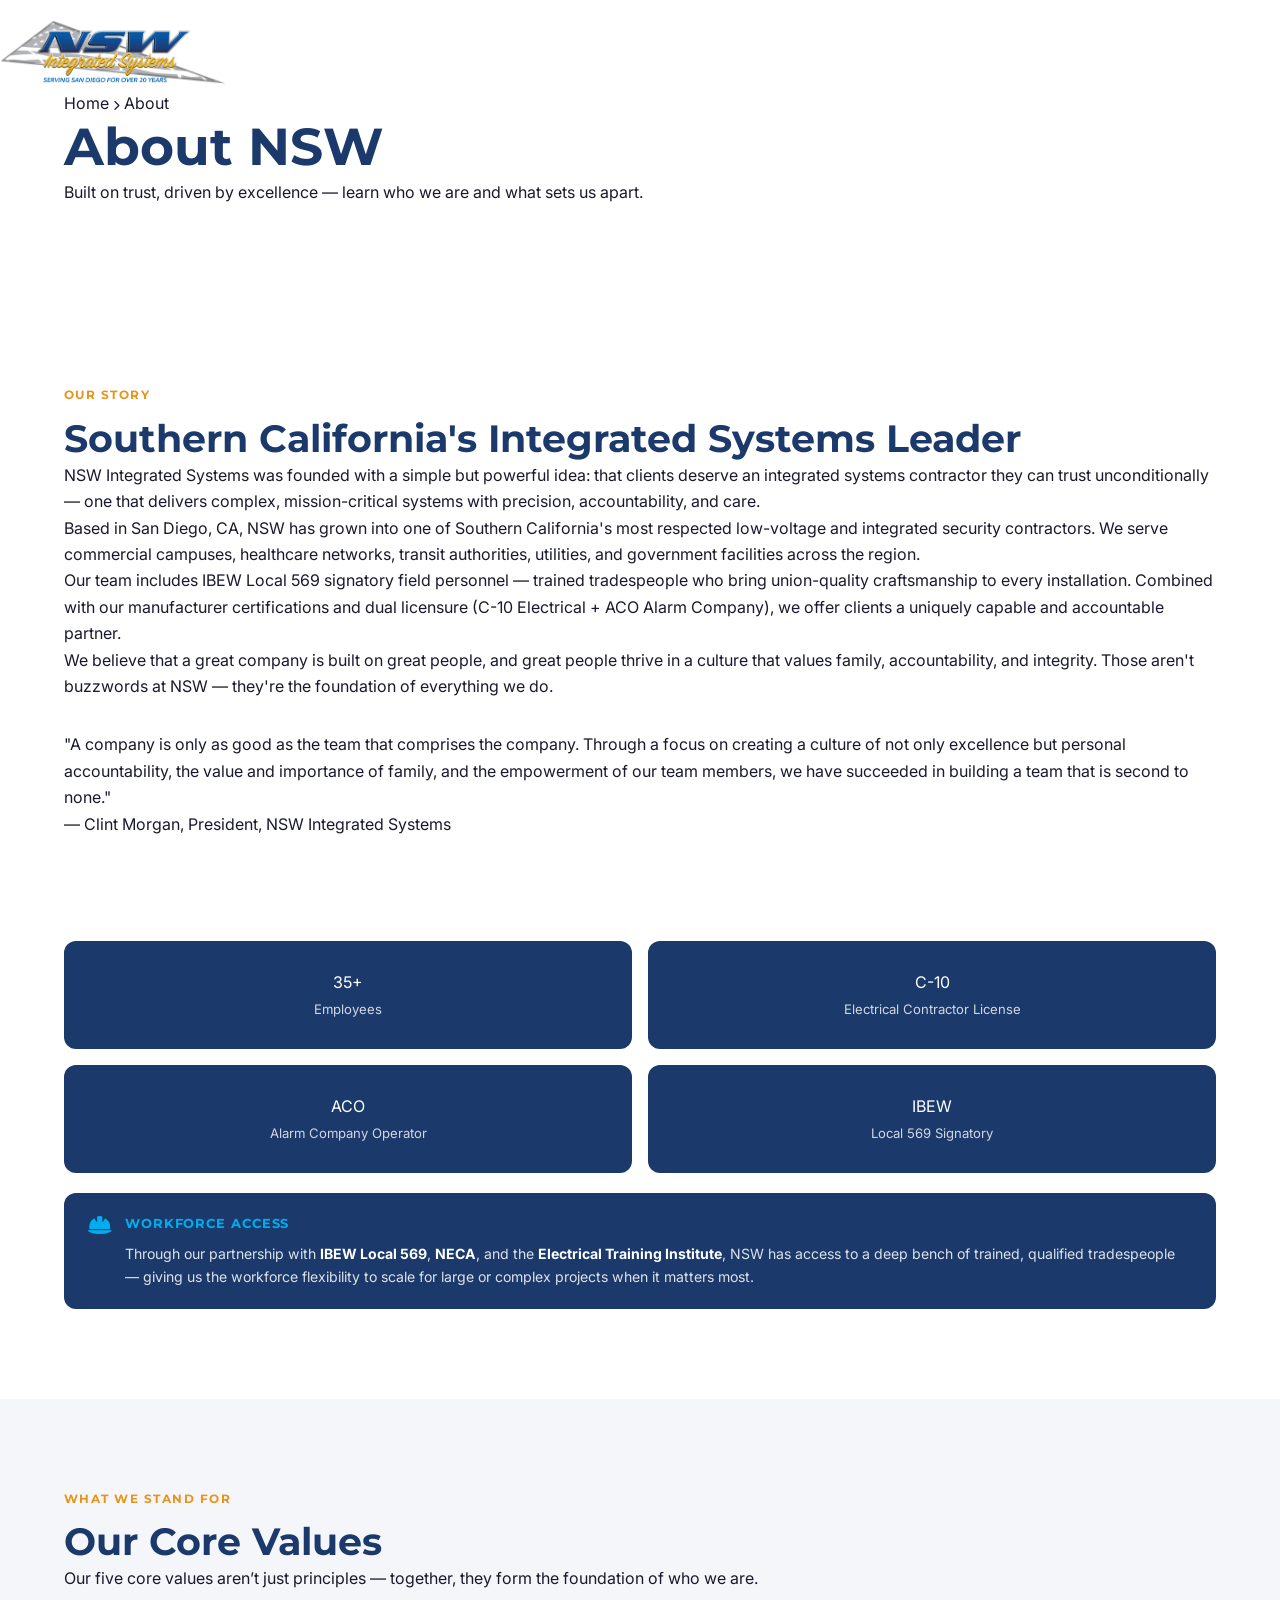
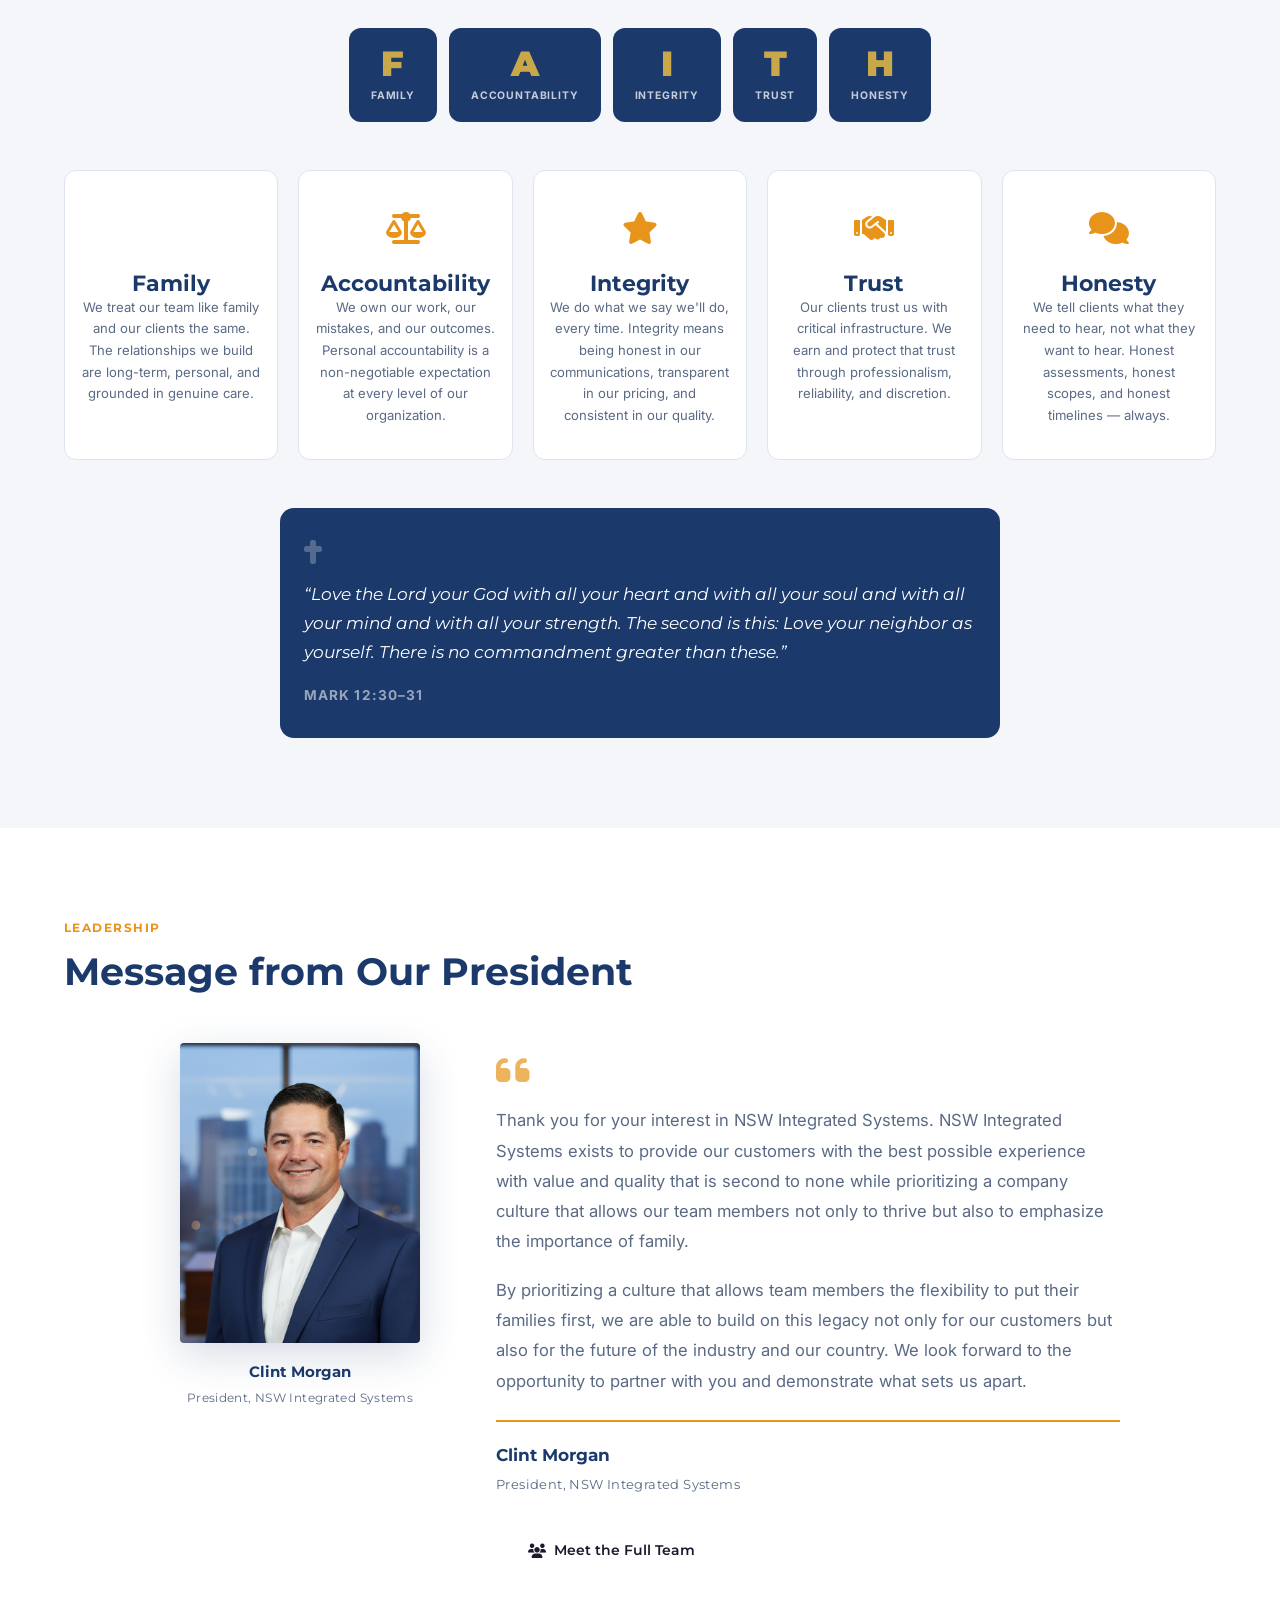
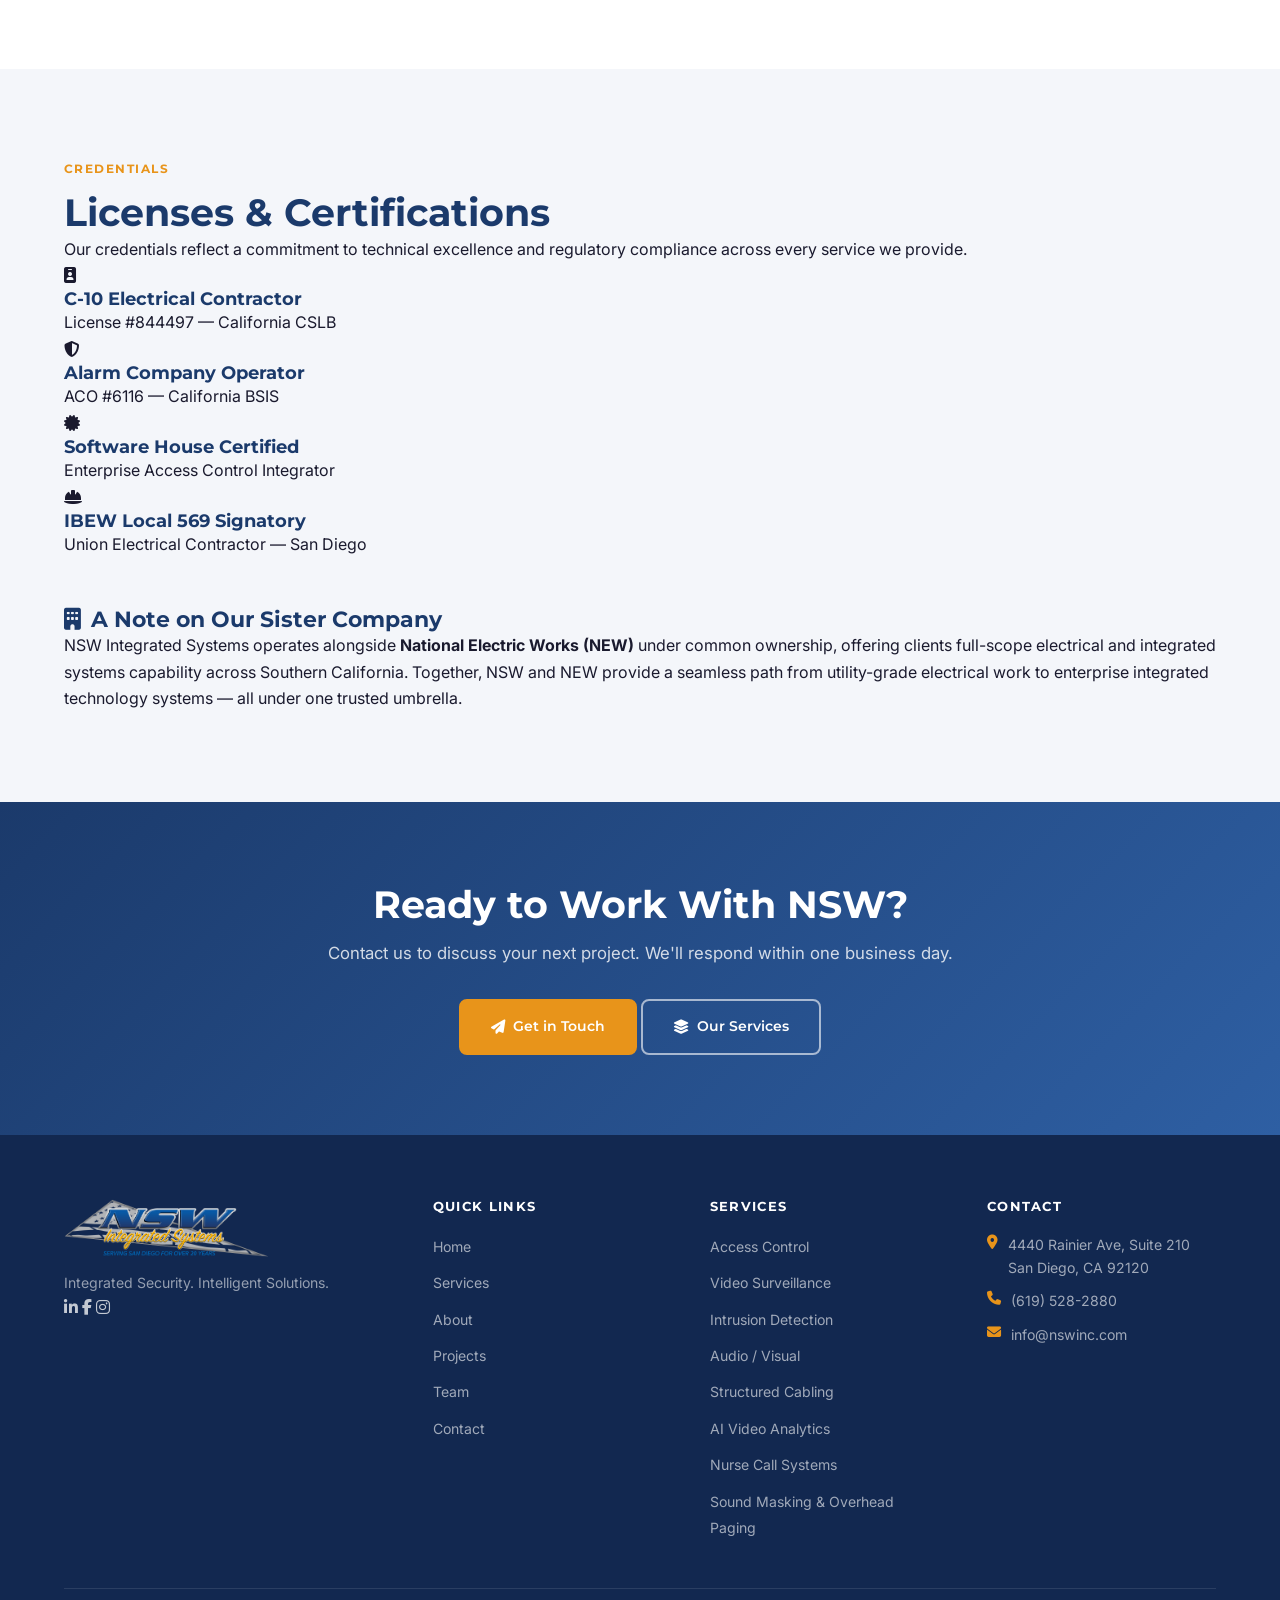
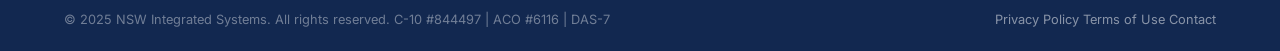
==== commit 82115884: "Remove CISA Certified and DAS-7 from Licenses & Certifications section" ====
--- a/about.html
+++ b/about.html
@@ -340,26 +340,10 @@
         </div>
 
         <div class="cert-card fade-in fade-in-delay-1">
-          <div class="cert-icon"><i class="fa-solid fa-award"></i></div>
-          <div class="cert-info">
-            <h4>CISA Certified</h4>
-            <span>Certified Integrated Systems Associate</span>
-          </div>
-        </div>
-
-        <div class="cert-card fade-in fade-in-delay-2">
           <div class="cert-icon"><i class="fa-solid fa-helmet-safety"></i></div>
           <div class="cert-info">
             <h4>IBEW Local 569 Signatory</h4>
             <span>Union Electrical Contractor — San Diego</span>
-          </div>
-        </div>
-
-        <div class="cert-card fade-in fade-in-delay-3">
-          <div class="cert-icon"><i class="fa-solid fa-bullhorn"></i></div>
-          <div class="cert-info">
-            <h4>DAS-7 &mdash; Sound Masking &amp; Overhead Paging</h4>
-            <span>IBEW-Classified &middot; Biamp Certified Integrator</span>
           </div>
         </div>
 
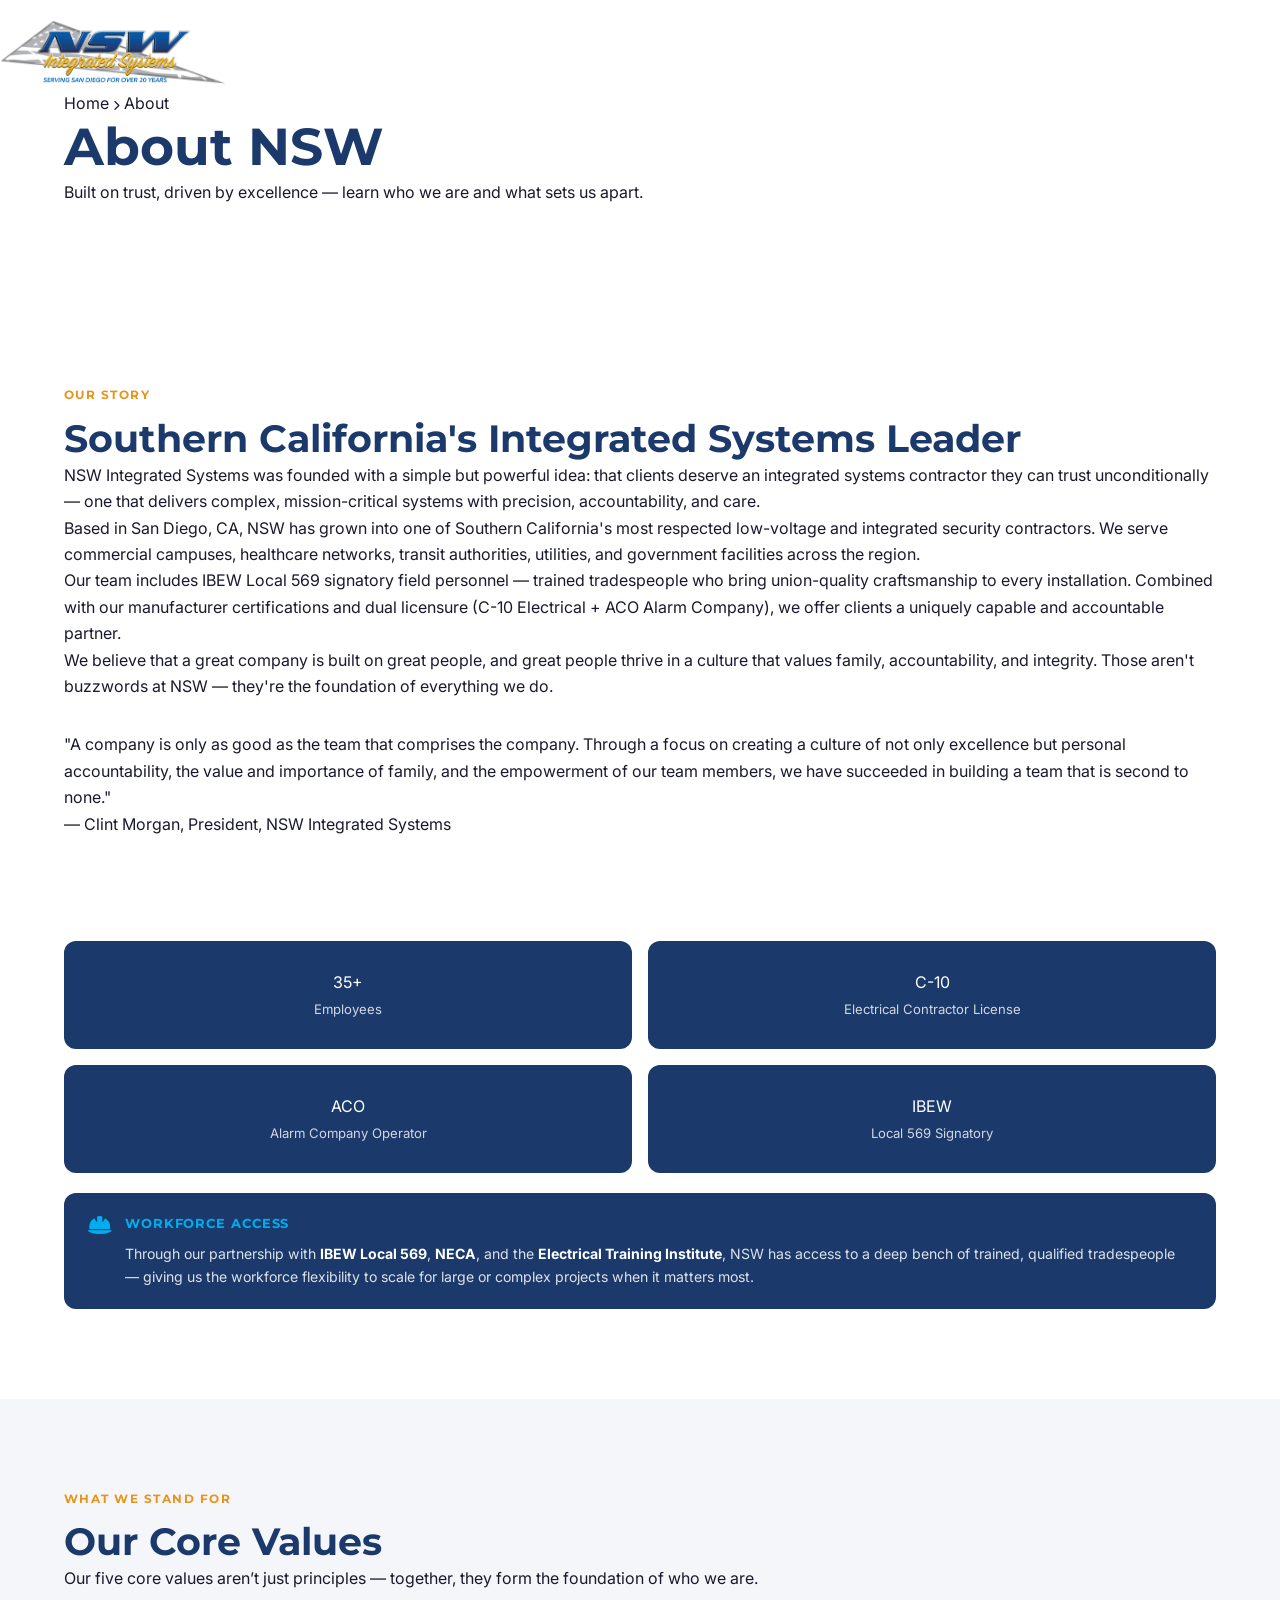
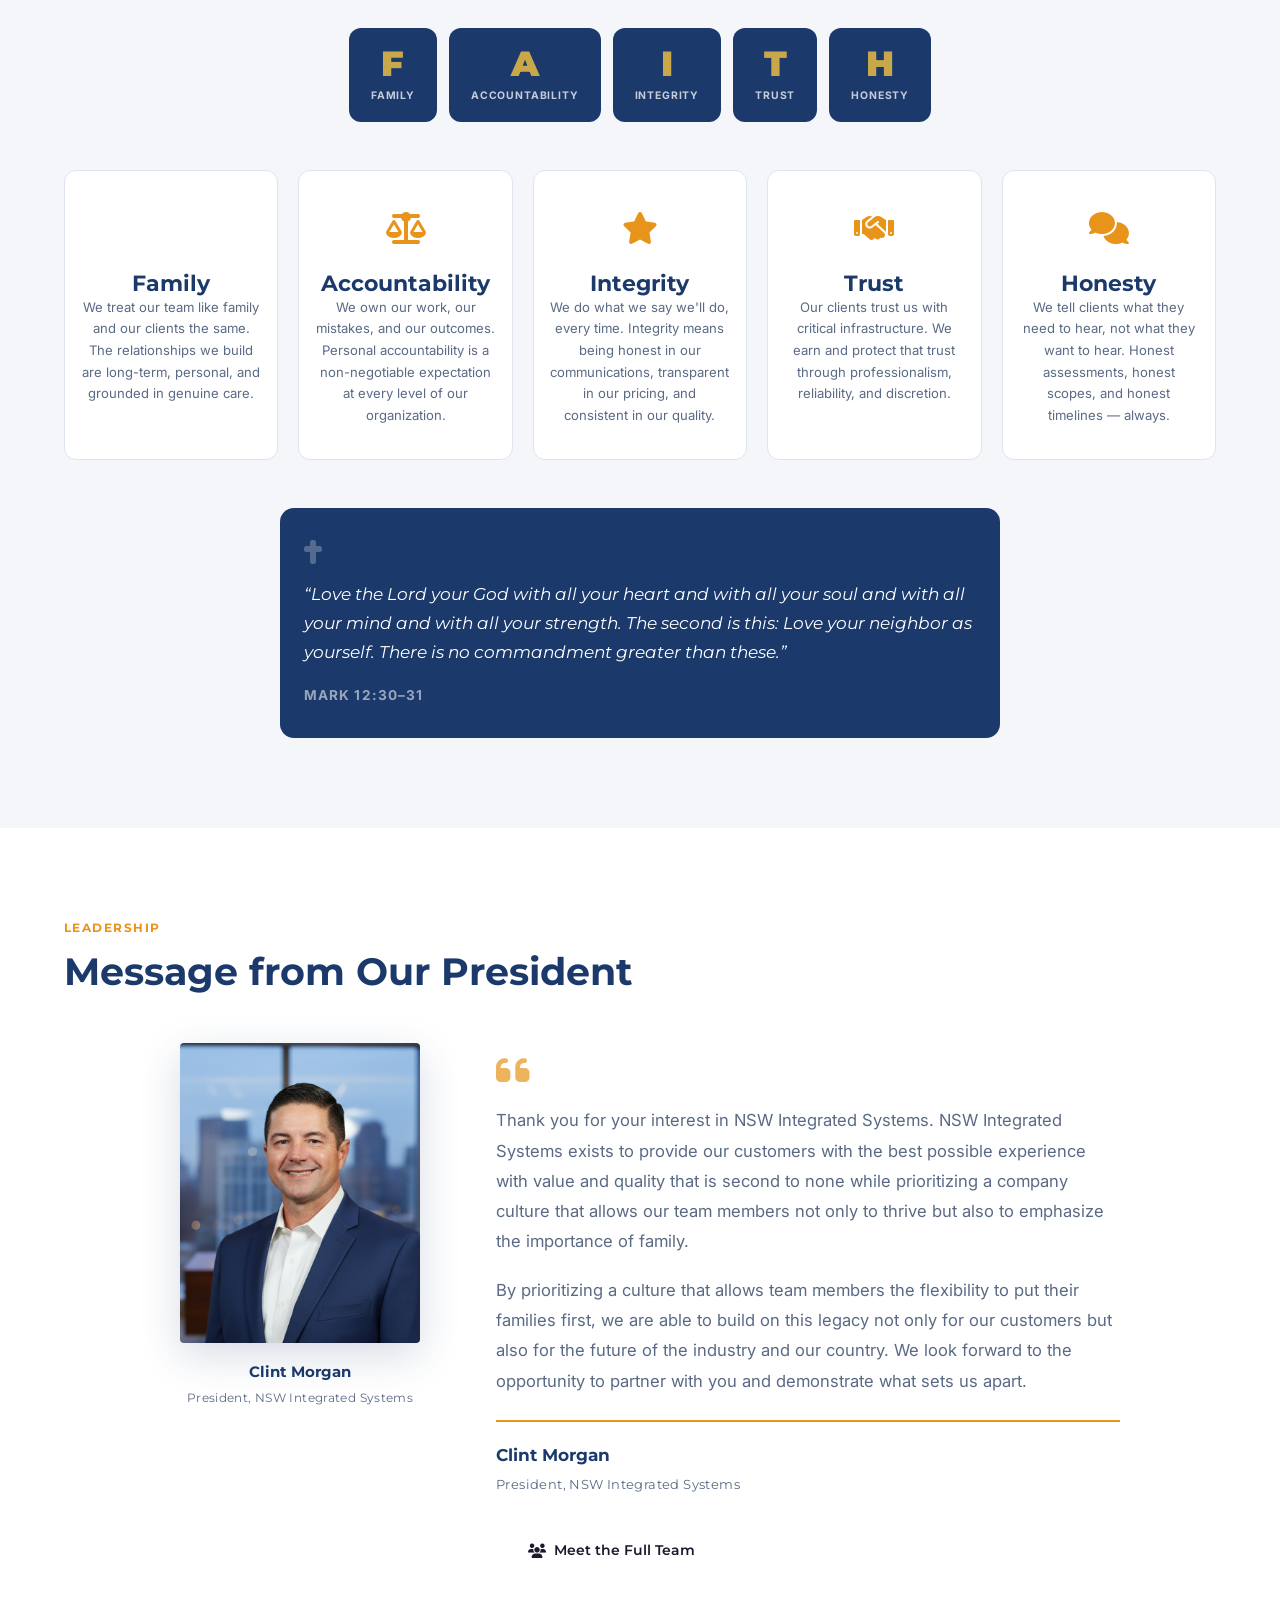
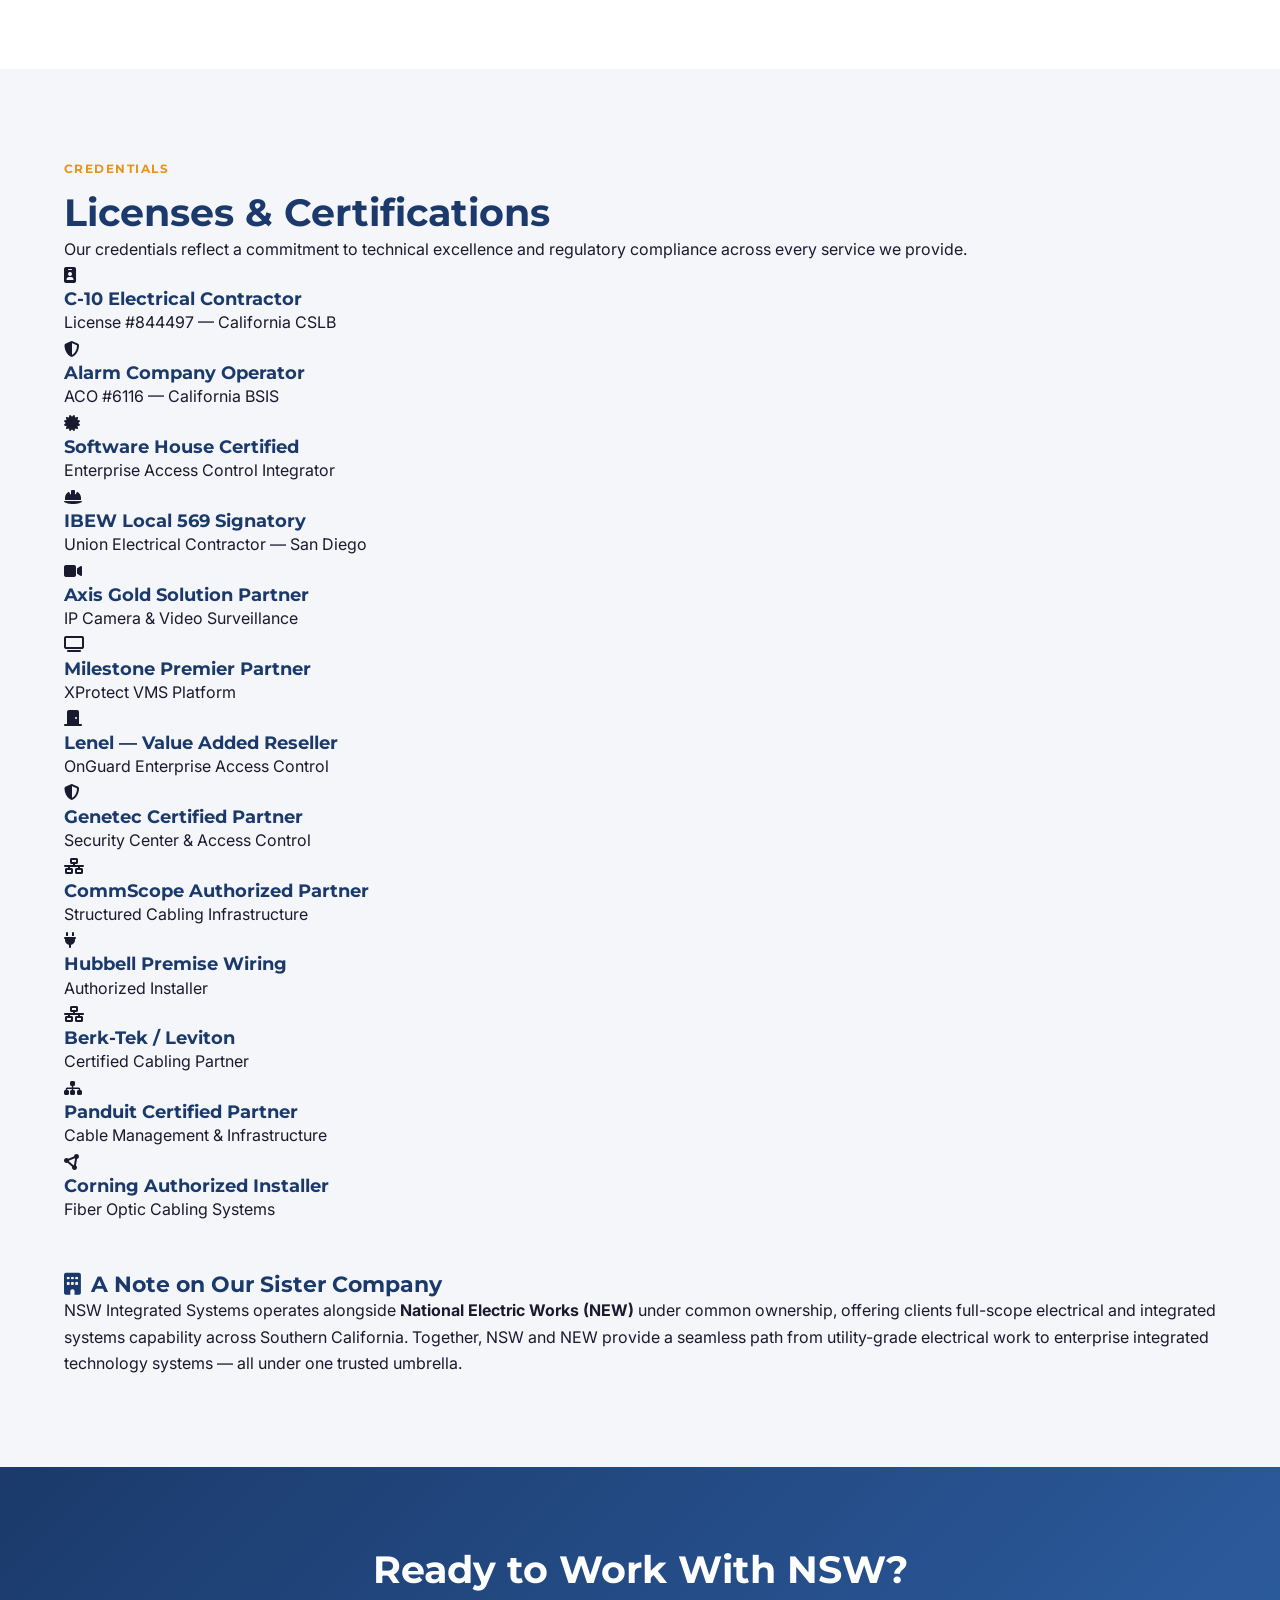
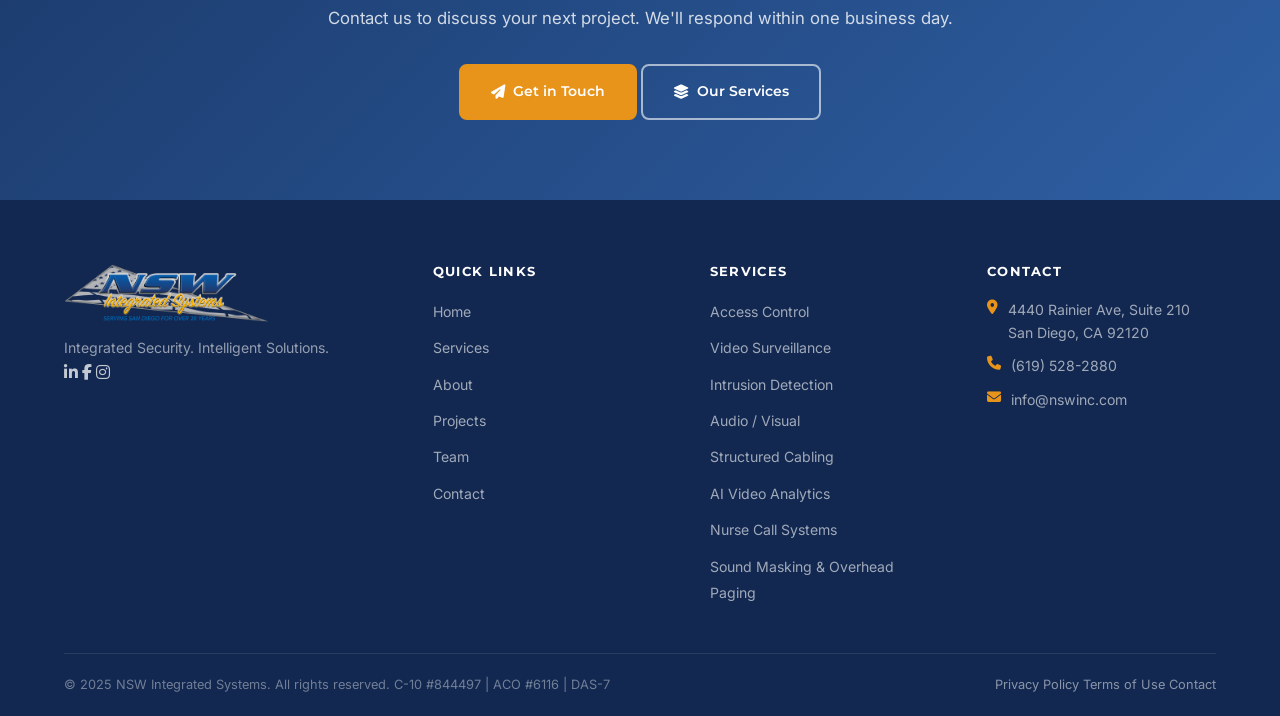
==== commit 768a5da8: "Add technology partner certifications to About page — Axis, Milestone, Lenel, Genetec, CommScope, Hu" ====
--- a/about.html
+++ b/about.html
@@ -347,6 +347,78 @@
           </div>
         </div>
 
+        <div class="cert-card fade-in fade-in-delay-2">
+          <div class="cert-icon"><i class="fa-solid fa-video"></i></div>
+          <div class="cert-info">
+            <h4>Axis Gold Solution Partner</h4>
+            <span>IP Camera &amp; Video Surveillance</span>
+          </div>
+        </div>
+
+        <div class="cert-card fade-in fade-in-delay-3">
+          <div class="cert-icon"><i class="fa-solid fa-tv"></i></div>
+          <div class="cert-info">
+            <h4>Milestone Premier Partner</h4>
+            <span>XProtect VMS Platform</span>
+          </div>
+        </div>
+
+        <div class="cert-card fade-in fade-in-delay-1">
+          <div class="cert-icon"><i class="fa-solid fa-door-closed"></i></div>
+          <div class="cert-info">
+            <h4>Lenel &mdash; Value Added Reseller</h4>
+            <span>OnGuard Enterprise Access Control</span>
+          </div>
+        </div>
+
+        <div class="cert-card fade-in fade-in-delay-2">
+          <div class="cert-icon"><i class="fa-solid fa-shield-halved"></i></div>
+          <div class="cert-info">
+            <h4>Genetec Certified Partner</h4>
+            <span>Security Center &amp; Access Control</span>
+          </div>
+        </div>
+
+        <div class="cert-card fade-in fade-in-delay-3">
+          <div class="cert-icon"><i class="fa-solid fa-network-wired"></i></div>
+          <div class="cert-info">
+            <h4>CommScope Authorized Partner</h4>
+            <span>Structured Cabling Infrastructure</span>
+          </div>
+        </div>
+
+        <div class="cert-card fade-in fade-in-delay-1">
+          <div class="cert-icon"><i class="fa-solid fa-plug"></i></div>
+          <div class="cert-info">
+            <h4>Hubbell Premise Wiring</h4>
+            <span>Authorized Installer</span>
+          </div>
+        </div>
+
+        <div class="cert-card fade-in fade-in-delay-2">
+          <div class="cert-icon"><i class="fa-solid fa-network-wired"></i></div>
+          <div class="cert-info">
+            <h4>Berk-Tek / Leviton</h4>
+            <span>Certified Cabling Partner</span>
+          </div>
+        </div>
+
+        <div class="cert-card fade-in fade-in-delay-3">
+          <div class="cert-icon"><i class="fa-solid fa-sitemap"></i></div>
+          <div class="cert-info">
+            <h4>Panduit Certified Partner</h4>
+            <span>Cable Management &amp; Infrastructure</span>
+          </div>
+        </div>
+
+        <div class="cert-card fade-in fade-in-delay-1">
+          <div class="cert-icon"><i class="fa-solid fa-circle-nodes"></i></div>
+          <div class="cert-info">
+            <h4>Corning Authorized Installer</h4>
+            <span>Fiber Optic Cabling Systems</span>
+          </div>
+        </div>
+
       </div>
 
       <!-- Sister Company Note -->
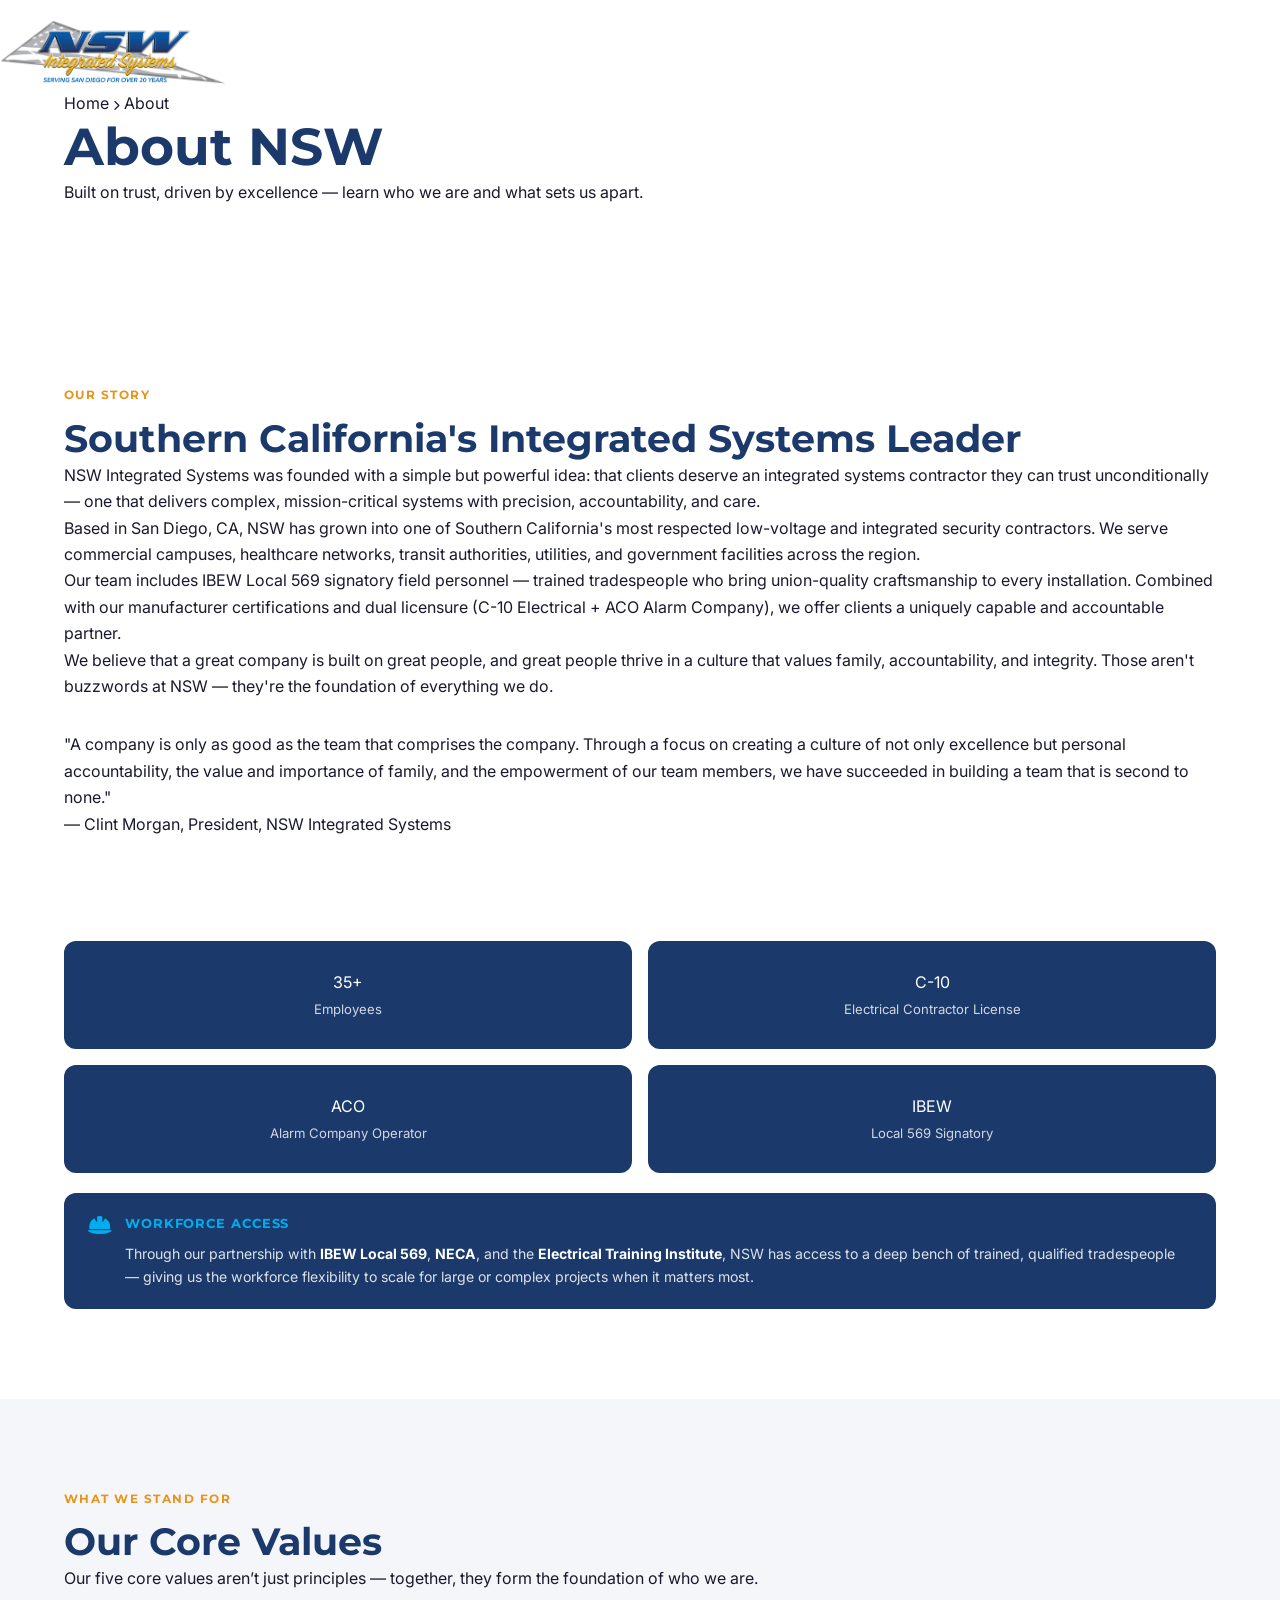
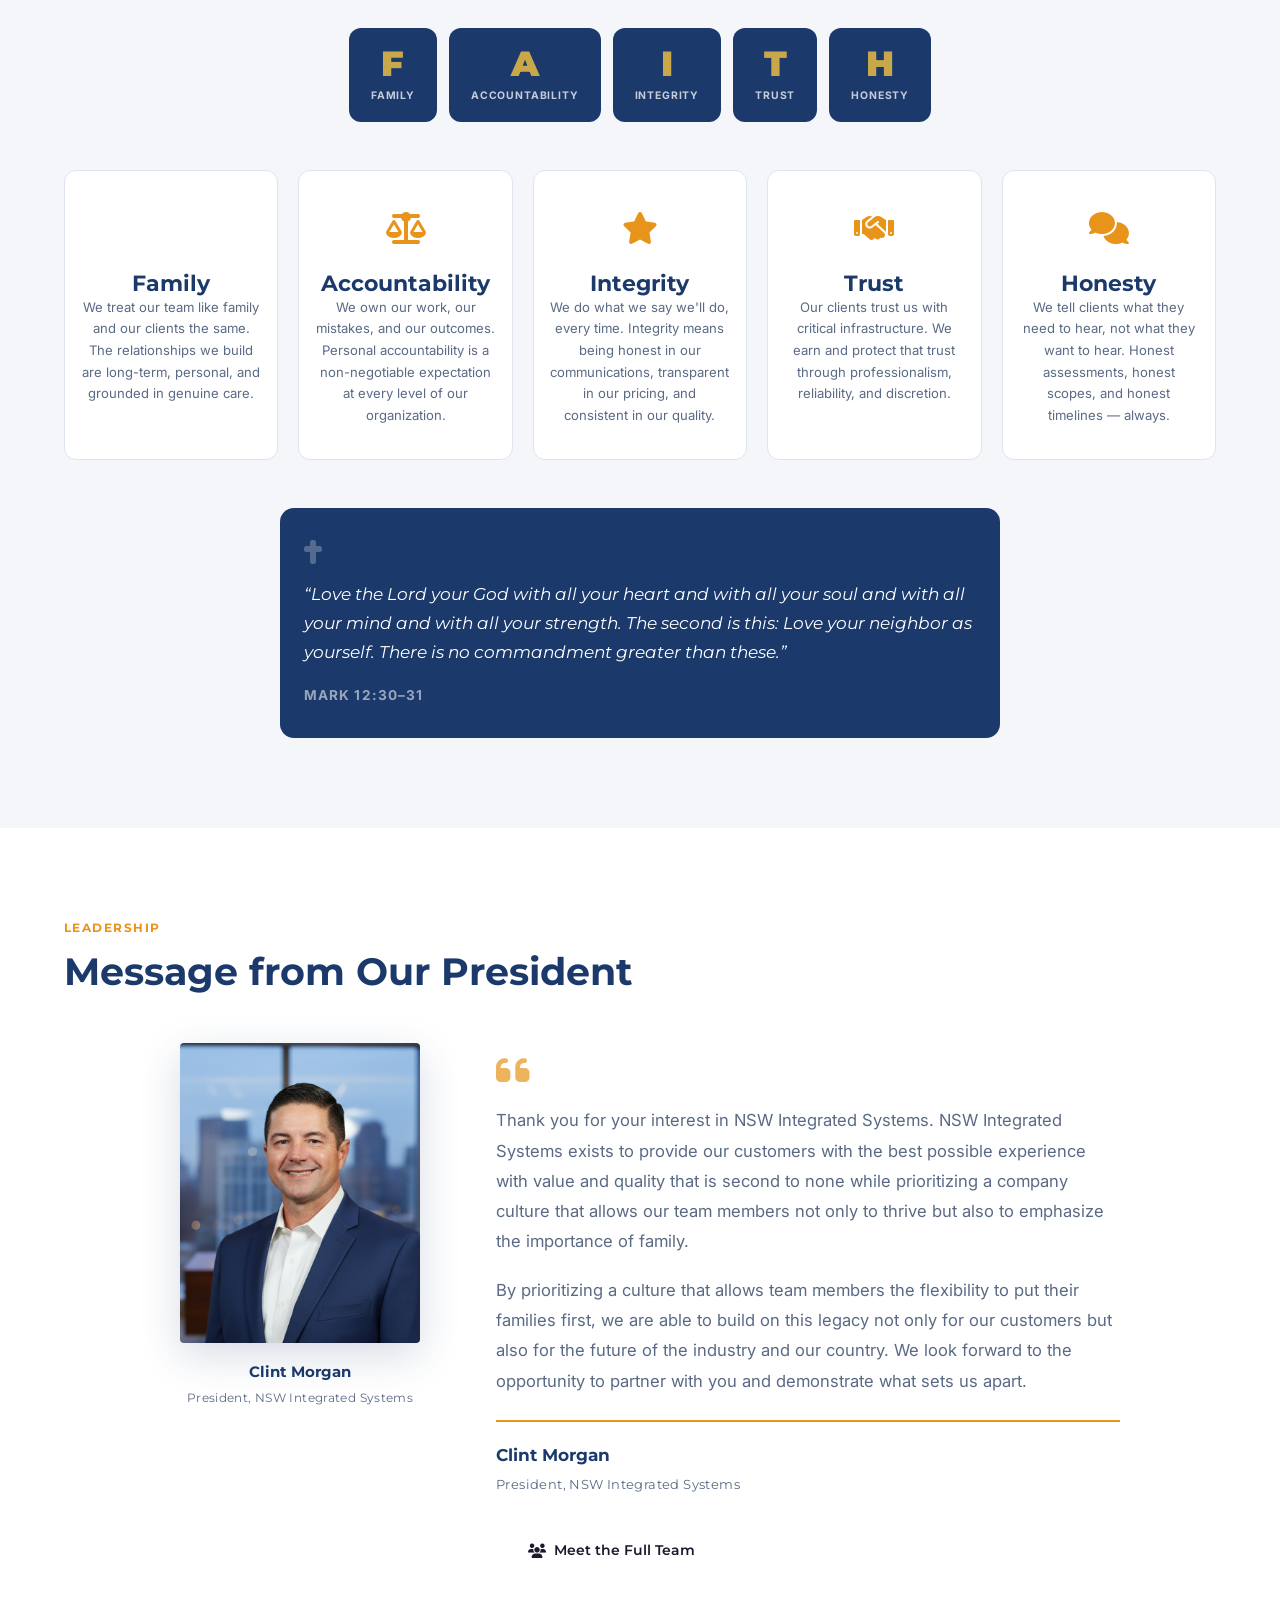
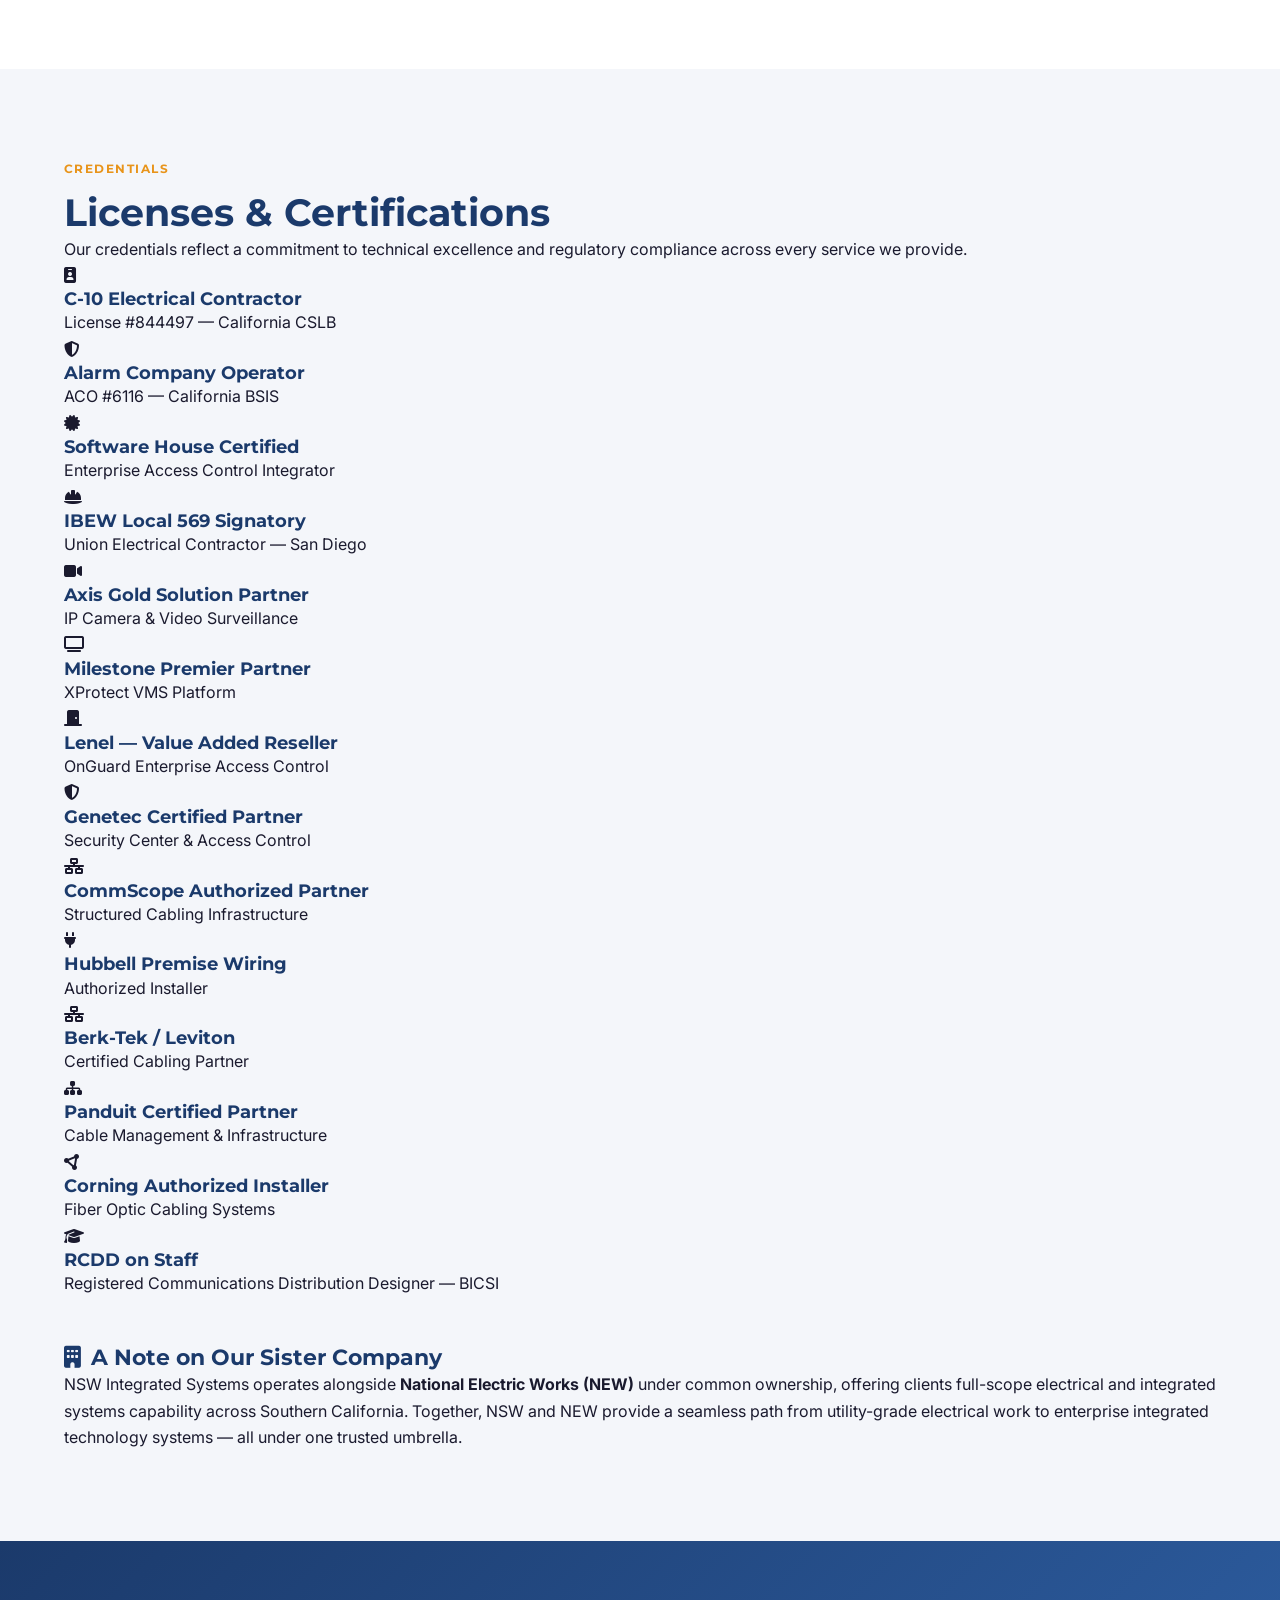
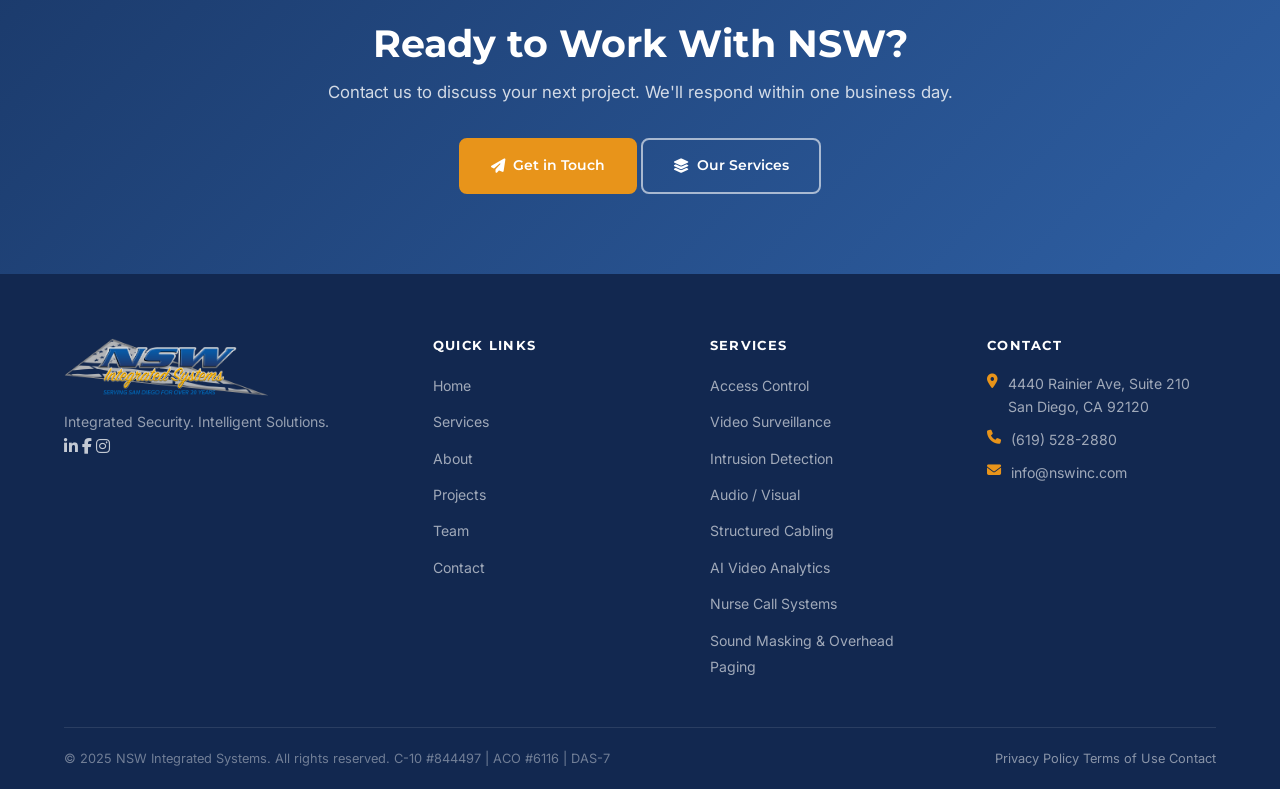
==== commit 02907d2a: "Add RCDD on Staff to Licenses & Certifications" ====
--- a/about.html
+++ b/about.html
@@ -419,6 +419,14 @@
           </div>
         </div>
 
+        <div class="cert-card fade-in fade-in-delay-2">
+          <div class="cert-icon"><i class="fa-solid fa-graduation-cap"></i></div>
+          <div class="cert-info">
+            <h4>RCDD on Staff</h4>
+            <span>Registered Communications Distribution Designer &mdash; BICSI</span>
+          </div>
+        </div>
+
       </div>
 
       <!-- Sister Company Note -->
